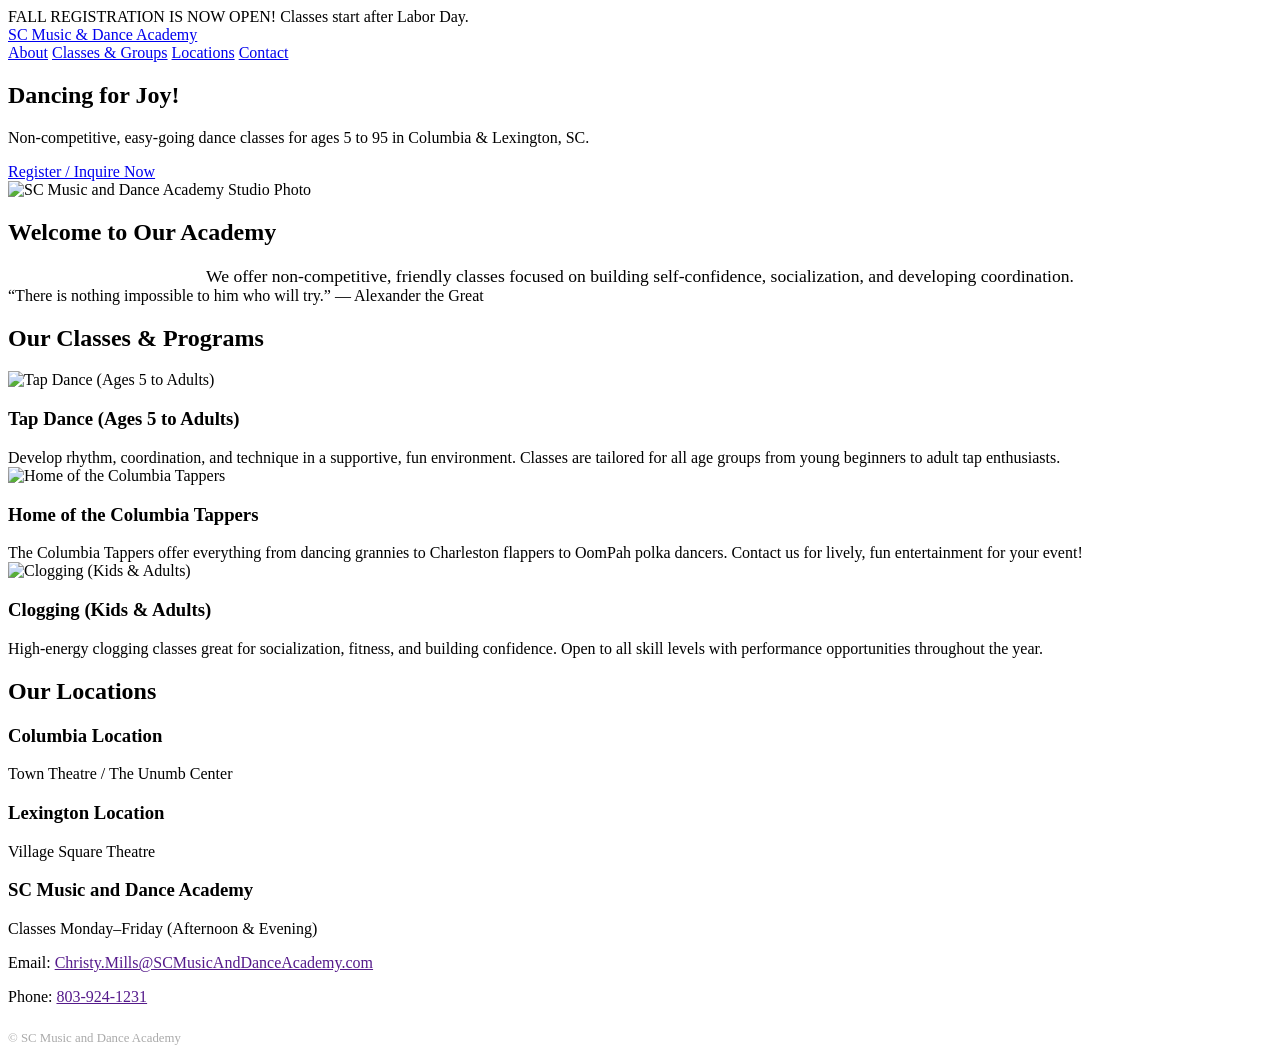
==== index.html @ a1110202 "images as cards" ====
<!DOCTYPE html>
<html lang="en">
<head>
  <meta charset="UTF-8">
  <meta name="viewport" content="width=device-width, initial-scale=1.0">
  <title>SC Music and Dance Academy</title>
  <link rel="stylesheet" href="style.css">
</head>
<body>

  <!-- Top Announcement Banner -->
  <div id="announcement" class="banner">Loading announcement...</div>

  <!-- Navigation Header -->
  <header>
    <a href="#" class="logo">SC Music & Dance Academy</a>
    <nav>
      <a href="#about">About</a>
      <a href="#classes">Classes & Groups</a>
      <a href="#locations">Locations</a>
      <a href="#contact">Contact</a>
    </nav>
  </header>

  <!-- Hero Section -->
  <section class="hero">
    <h1 id="hero_title">SC Music & Dance Academy</h1>
    <p id="hero_subtitle">Loading studio information...</p>
    <a href="#contact" class="btn">Register / Inquire Now</a>

    <div class="hero-image-wrapper">
      <img id="hero_img" src="" alt="SC Music and Dance Academy Studio Photo">
    </div>
  </section>

  <!-- About Section -->
  <div class="container" id="about">
    <h2 class="section-title">Welcome to Our Academy</h2>
    <div id="about_text" style="text-align: center; font-size: 1.1rem;"></div>
    <div class="quote-box" id="quote"></div>
  </div>

  <!-- Alternating Feature Cards Section -->
  <div class="container" id="classes">
    <h2 class="section-title">Our Classes & Programs</h2>
    <div class="feature-cards-container" id="feature_cards_container">
      <!-- Rendered dynamically from content.json -->
    </div>
  </div>

  <!-- Studio Locations -->
  <div class="container" id="locations">
    <h2 class="section-title">Our Locations</h2>
    <div class="grid">
      <div class="location-card">
        <h3>Columbia Location</h3>
        <p>Town Theatre / The Unumb Center</p>
      </div>
      <div class="location-card">
        <h3>Lexington Location</h3>
        <p>Village Square Theatre</p>
      </div>
    </div>
  </div>

  <!-- Footer / Contact Information -->
  <footer id="contact">
    <h3>SC Music and Dance Academy</h3>
    <p style="margin: 10px 0;">Classes Monday–Friday (Afternoon & Evening)</p>
    <p>Email: <a id="email_link" href="">Loading...</a></p>
    <p>Phone: <a id="phone_link" href="">Loading...</a></p>
    <p style="margin-top: 25px; font-size: 0.8rem; color: #aaa;">&copy; SC Music and Dance Academy</p>
  </footer>

  <!-- Script to load content dynamically & clean image paths -->
  <script>
    // Helper function to clean image paths (fixes leading slashes)
    function cleanImagePath(path) {
      if (!path) return '';
      let cleanPath = path.trim();
      if (cleanPath.startsWith('/')) {
        cleanPath = cleanPath.substring(1);
      }
      return cleanPath;
    }

    fetch('./content.json')
      .then(res => res.json())
      .then(data => {
        // 1. Hero Image & Headers
        if (data.hero_image) {
          document.getElementById('hero_img').src = cleanImagePath(data.hero_image);
        }
        document.getElementById('announcement').innerText = data.announcement || '';
        document.getElementById('hero_title').innerText = data.hero_title || '';
        document.getElementById('hero_subtitle').innerText = data.hero_subtitle || '';
        document.getElementById('about_text').innerHTML = data.about_text || '';
        document.getElementById('quote').innerText = data.quote || '';

        // 2. Render Alternating Feature Cards
        if (data.feature_cards && Array.isArray(data.feature_cards)) {
          const cardsContainer = document.getElementById('feature_cards_container');
          cardsContainer.innerHTML = data.feature_cards.map(card => `
            <div class="feature-card">
              <div class="feature-card-image">
                <img src="${cleanImagePath(card.image)}" alt="${card.title}">
              </div>
              <div class="feature-card-content">
                <h3>${card.title}</h3>
                <div>${card.text || ''}</div>
              </div>
            </div>
          `).join('');
        }

        // 3. Contact Links
        if (data.email) {
          const emailLink = document.getElementById('email_link');
          emailLink.innerText = data.email;
          emailLink.href = 'mailto:' + data.email;
        }

        if (data.phone) {
          const phoneLink = document.getElementById('phone_link');
          phoneLink.innerText = data.phone;
          phoneLink.href = 'tel:' + data.phone.replace(/[^0-9]/g, '');
        }
      })
      .catch(err => console.error("Error loading content.json:", err));
  </script>

</body>
</html>
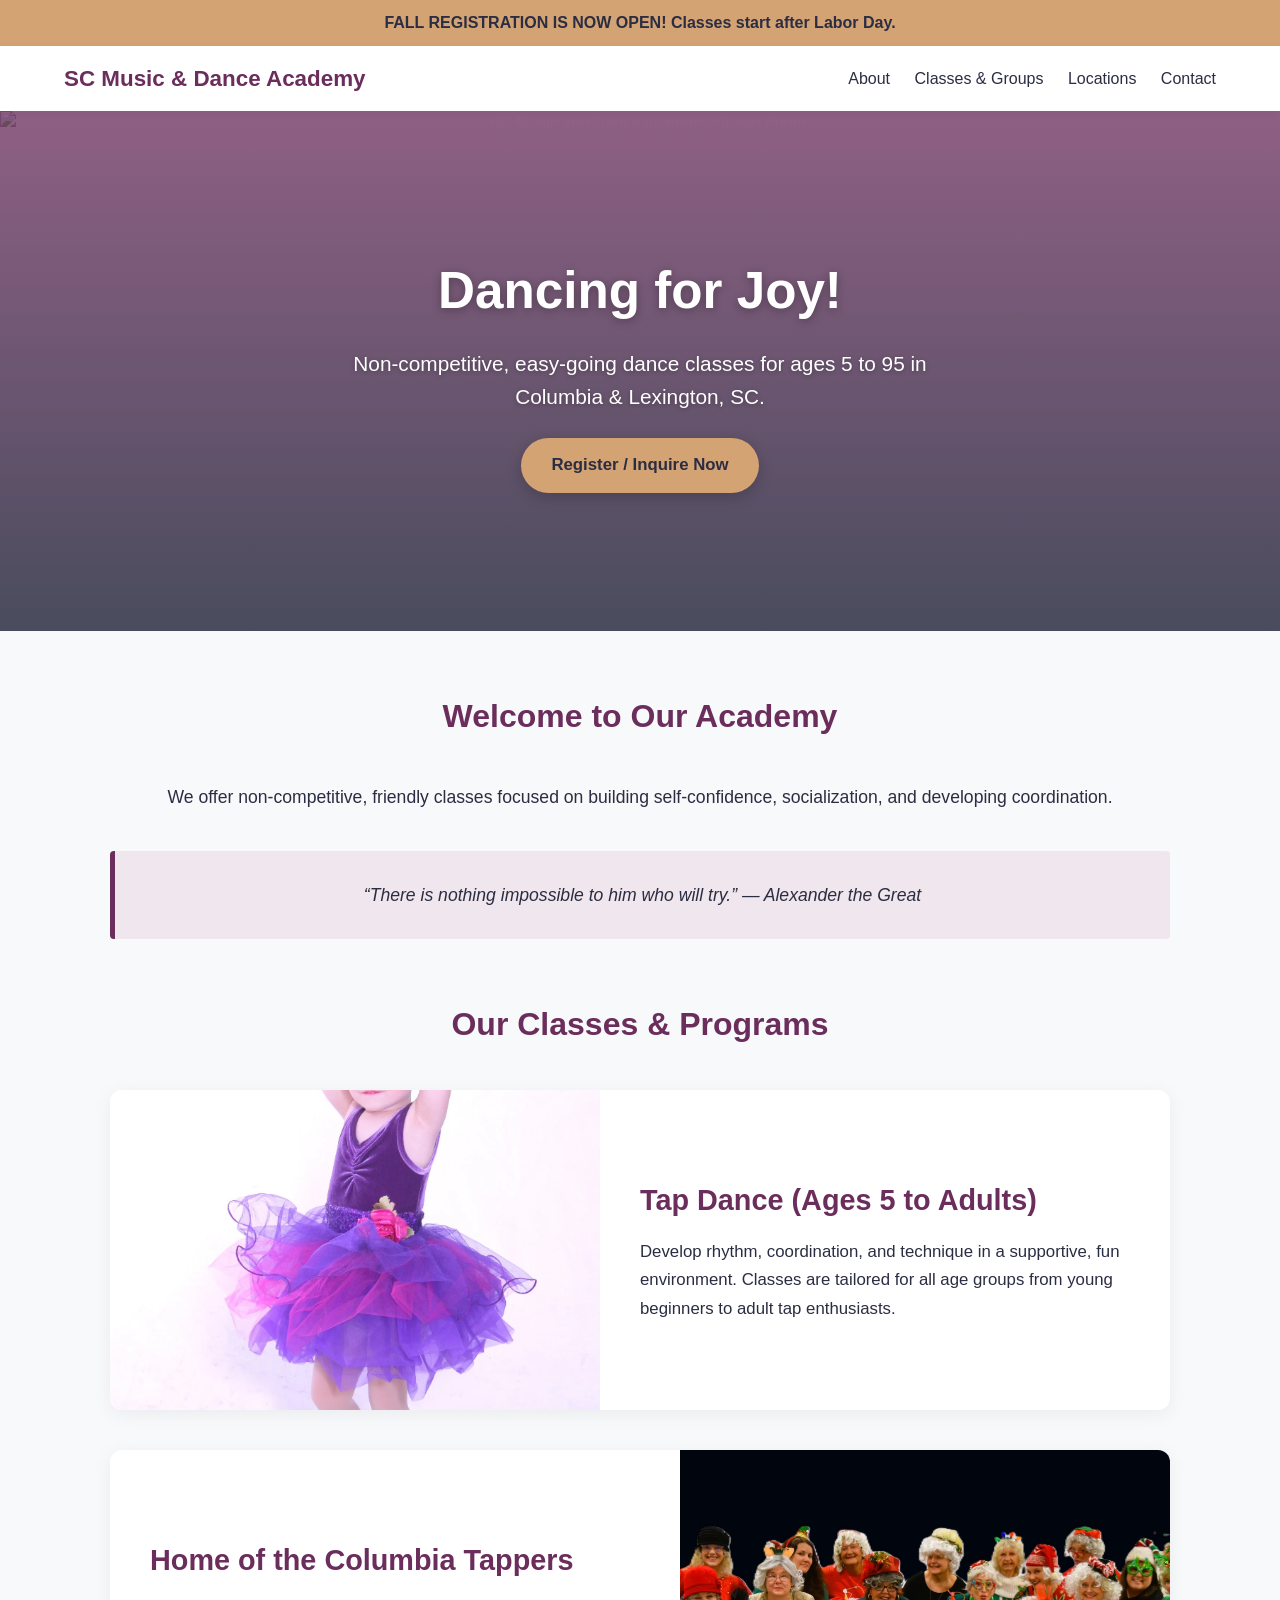
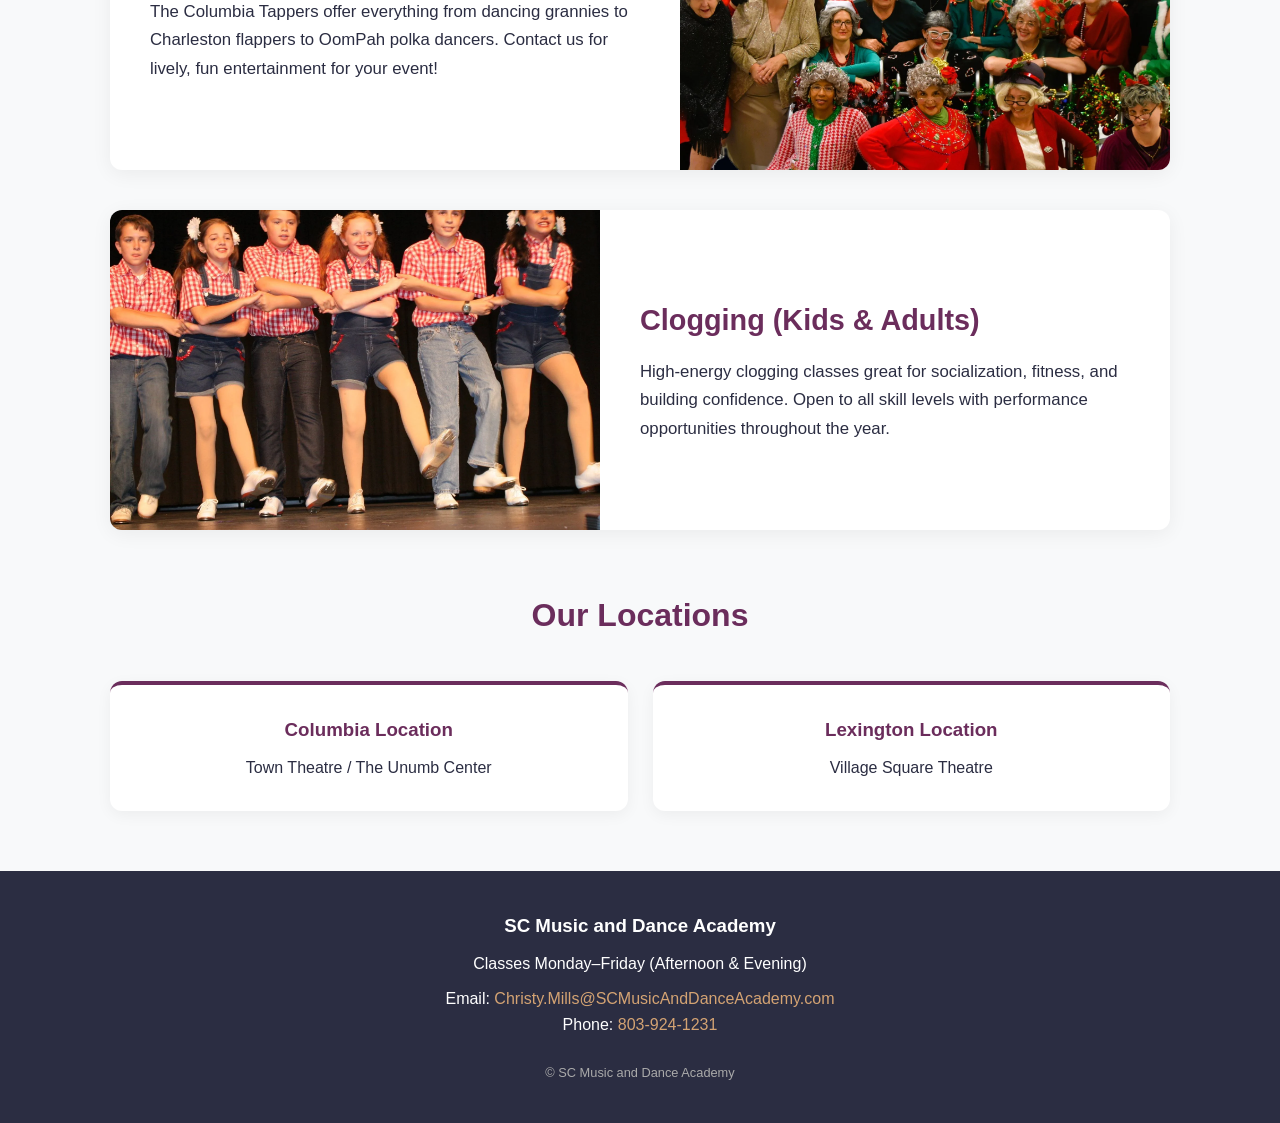
==== commit 2809fdf7: "updating hero and deleting some image" ====
--- a/index.html
+++ b/index.html
@@ -22,14 +22,17 @@
     </nav>
   </header>
 
-  <!-- Hero Section -->
+  <!-- Full-Width Hero Section -->
   <section class="hero">
-    <h1 id="hero_title">SC Music & Dance Academy</h1>
-    <p id="hero_subtitle">Loading studio information...</p>
-    <a href="#contact" class="btn">Register / Inquire Now</a>
-
-    <div class="hero-image-wrapper">
+    <div class="hero-bg">
       <img id="hero_img" src="" alt="SC Music and Dance Academy Studio Photo">
+      <div class="hero-overlay"></div>
+    </div>
+    
+    <div class="hero-content">
+      <h1 id="hero_title">SC Music & Dance Academy</h1>
+      <p id="hero_subtitle">Loading studio information...</p>
+      <a href="#contact" class="btn">Register / Inquire Now</a>
     </div>
   </section>
 
@@ -74,7 +77,7 @@
 
   <!-- Script to load content dynamically & clean image paths -->
   <script>
-    // Helper function to clean image paths (fixes leading slashes)
+    // Helper function to clean image paths
     function cleanImagePath(path) {
       if (!path) return '';
       let cleanPath = path.trim();
--- a/style.css
+++ b/style.css
@@ -0,0 +1,283 @@
+:root {
+  --primary: #6b2d5c; /* Deep studio purple */
+  --accent: #d4a373;  /* Warm gold */
+  --dark: #2b2d42;
+  --light: #f8f9fa;
+  --white: #ffffff;
+}
+
+* { 
+  box-sizing: border-box; 
+  margin: 0; 
+  padding: 0; 
+}
+
+body { 
+  font-family: 'Segoe UI', Tahoma, Geneva, Verdana, sans-serif; 
+  color: var(--dark); 
+  background: var(--light); 
+  line-height: 1.6; 
+}
+
+/* Announcement Banner */
+.banner { 
+  background: var(--accent); 
+  color: var(--dark); 
+  text-align: center; 
+  padding: 10px 20px; 
+  font-weight: bold; 
+}
+
+/* Navigation Header */
+header { 
+  background: var(--white); 
+  display: flex; 
+  justify-content: space-between; 
+  align-items: center; 
+  padding: 15px 5%; 
+  box-shadow: 0 2px 10px rgba(0,0,0,0.05); 
+  position: sticky;
+  top: 0;
+  z-index: 100;
+}
+
+.logo { 
+  font-size: 1.4rem; 
+  font-weight: bold; 
+  color: var(--primary); 
+  text-decoration: none; 
+}
+
+nav a { 
+  margin-left: 20px; 
+  text-decoration: none; 
+  color: var(--dark); 
+  font-weight: 500; 
+}
+
+nav a:hover { 
+  color: var(--primary); 
+}
+
+/* Full-Width Hero Section with Overlay */
+.hero { 
+  position: relative;
+  width: 100%;
+  min-height: 520px;
+  display: flex;
+  align-items: center;
+  justify-content: center;
+  text-align: center;
+  color: var(--white); 
+  overflow: hidden;
+  padding: 80px 20px;
+}
+
+.hero-bg {
+  position: absolute;
+  top: 0;
+  left: 0;
+  width: 100%;
+  height: 100%;
+  z-index: 1;
+}
+
+.hero-bg img {
+  width: 100%;
+  height: 100%;
+  object-fit: cover;
+  display: block;
+}
+
+/* Semi-transparent dark overlay for high text contrast */
+.hero-overlay {
+  position: absolute;
+  top: 0;
+  left: 0;
+  width: 100%;
+  height: 100%;
+  background: linear-gradient(rgba(107, 45, 92, 0.75), rgba(43, 45, 66, 0.85));
+}
+
+.hero-content {
+  position: relative;
+  z-index: 2;
+  max-width: 800px;
+  padding: 0 20px;
+}
+
+.hero h1 { 
+  font-size: 3.2rem; 
+  margin-bottom: 15px; 
+  text-shadow: 0 2px 10px rgba(0,0,0,0.3);
+}
+
+.hero p { 
+  font-size: 1.3rem; 
+  max-width: 650px; 
+  margin: 0 auto 25px; 
+  text-shadow: 0 1px 5px rgba(0,0,0,0.3);
+}
+
+.btn { 
+  display: inline-block; 
+  background: var(--accent); 
+  color: var(--dark); 
+  padding: 14px 30px; 
+  border-radius: 30px; 
+  text-decoration: none; 
+  font-weight: bold; 
+  font-size: 1.05rem;
+  transition: background 0.2s, transform 0.2s; 
+  box-shadow: 0 4px 15px rgba(0,0,0,0.2);
+}
+
+.btn:hover { 
+  background: var(--white); 
+  transform: translateY(-2px);
+}
+
+/* Content Containers */
+.container { 
+  max-width: 1100px; 
+  margin: 60px auto; 
+  padding: 0 20px; 
+}
+
+.section-title { 
+  text-align: center; 
+  color: var(--primary); 
+  margin-bottom: 40px; 
+  font-size: 2rem; 
+}
+
+/* Alternating Feature Cards Layout */
+.feature-cards-container {
+  display: flex;
+  flex-direction: column;
+  gap: 40px;
+}
+
+.feature-card {
+  display: flex;
+  align-items: center;
+  background: var(--white);
+  border-radius: 12px;
+  overflow: hidden;
+  box-shadow: 0 4px 20px rgba(0,0,0,0.06);
+}
+
+/* Alternate image side on every even card */
+.feature-card:nth-child(even) {
+  flex-direction: row-reverse;
+}
+
+.feature-card-image {
+  flex: 1;
+  min-width: 40%;
+  max-width: 50%;
+  height: 320px;
+  background: #eee;
+}
+
+.feature-card-image img {
+  width: 100%;
+  height: 100%;
+  object-fit: cover;
+  display: block;
+}
+
+.feature-card-content {
+  flex: 1;
+  padding: 40px;
+}
+
+.feature-card-content h3 {
+  color: var(--primary);
+  font-size: 1.8rem;
+  margin-bottom: 15px;
+}
+
+.feature-card-content div {
+  font-size: 1.05rem;
+  color: var(--dark);
+  line-height: 1.7;
+}
+
+/* Location Cards Grid */
+.grid { 
+  display: grid; 
+  grid-template-columns: repeat(auto-fit, minmax(280px, 1fr)); 
+  gap: 25px; 
+}
+
+.location-card { 
+  background: var(--white); 
+  padding: 30px;
+  border-radius: 12px; 
+  box-shadow: 0 4px 15px rgba(0,0,0,0.05); 
+  text-align: center; 
+  border-top: 4px solid var(--primary); 
+}
+
+.location-card h3 { 
+  color: var(--primary); 
+  margin-bottom: 10px; 
+}
+
+/* Quote Box */
+.quote-box { 
+  background: #f0e6ed; 
+  padding: 30px; 
+  border-left: 5px solid var(--primary); 
+  margin: 40px 0; 
+  border-radius: 4px; 
+  font-style: italic; 
+  text-align: center; 
+  font-size: 1.1rem; 
+}
+
+/* Footer */
+footer { 
+  background: var(--dark); 
+  color: var(--white); 
+  text-align: center; 
+  padding: 40px 20px; 
+  margin-top: 60px; 
+}
+
+footer a { 
+  color: var(--accent); 
+  text-decoration: none; 
+}
+
+/* Mobile Responsiveness */
+@media (max-width: 768px) {
+  .hero {
+    min-height: 420px;
+    padding: 60px 15px;
+  }
+
+  .hero h1 {
+    font-size: 2.2rem;
+  }
+
+  .hero p {
+    font-size: 1.1rem;
+  }
+
+  .feature-card, 
+  .feature-card:nth-child(even) {
+    flex-direction: column;
+  }
+
+  .feature-card-image {
+    width: 100%;
+    max-width: 100%;
+    height: 240px;
+  }
+
+  .feature-card-content {
+    padding: 25px;
+  }
+}
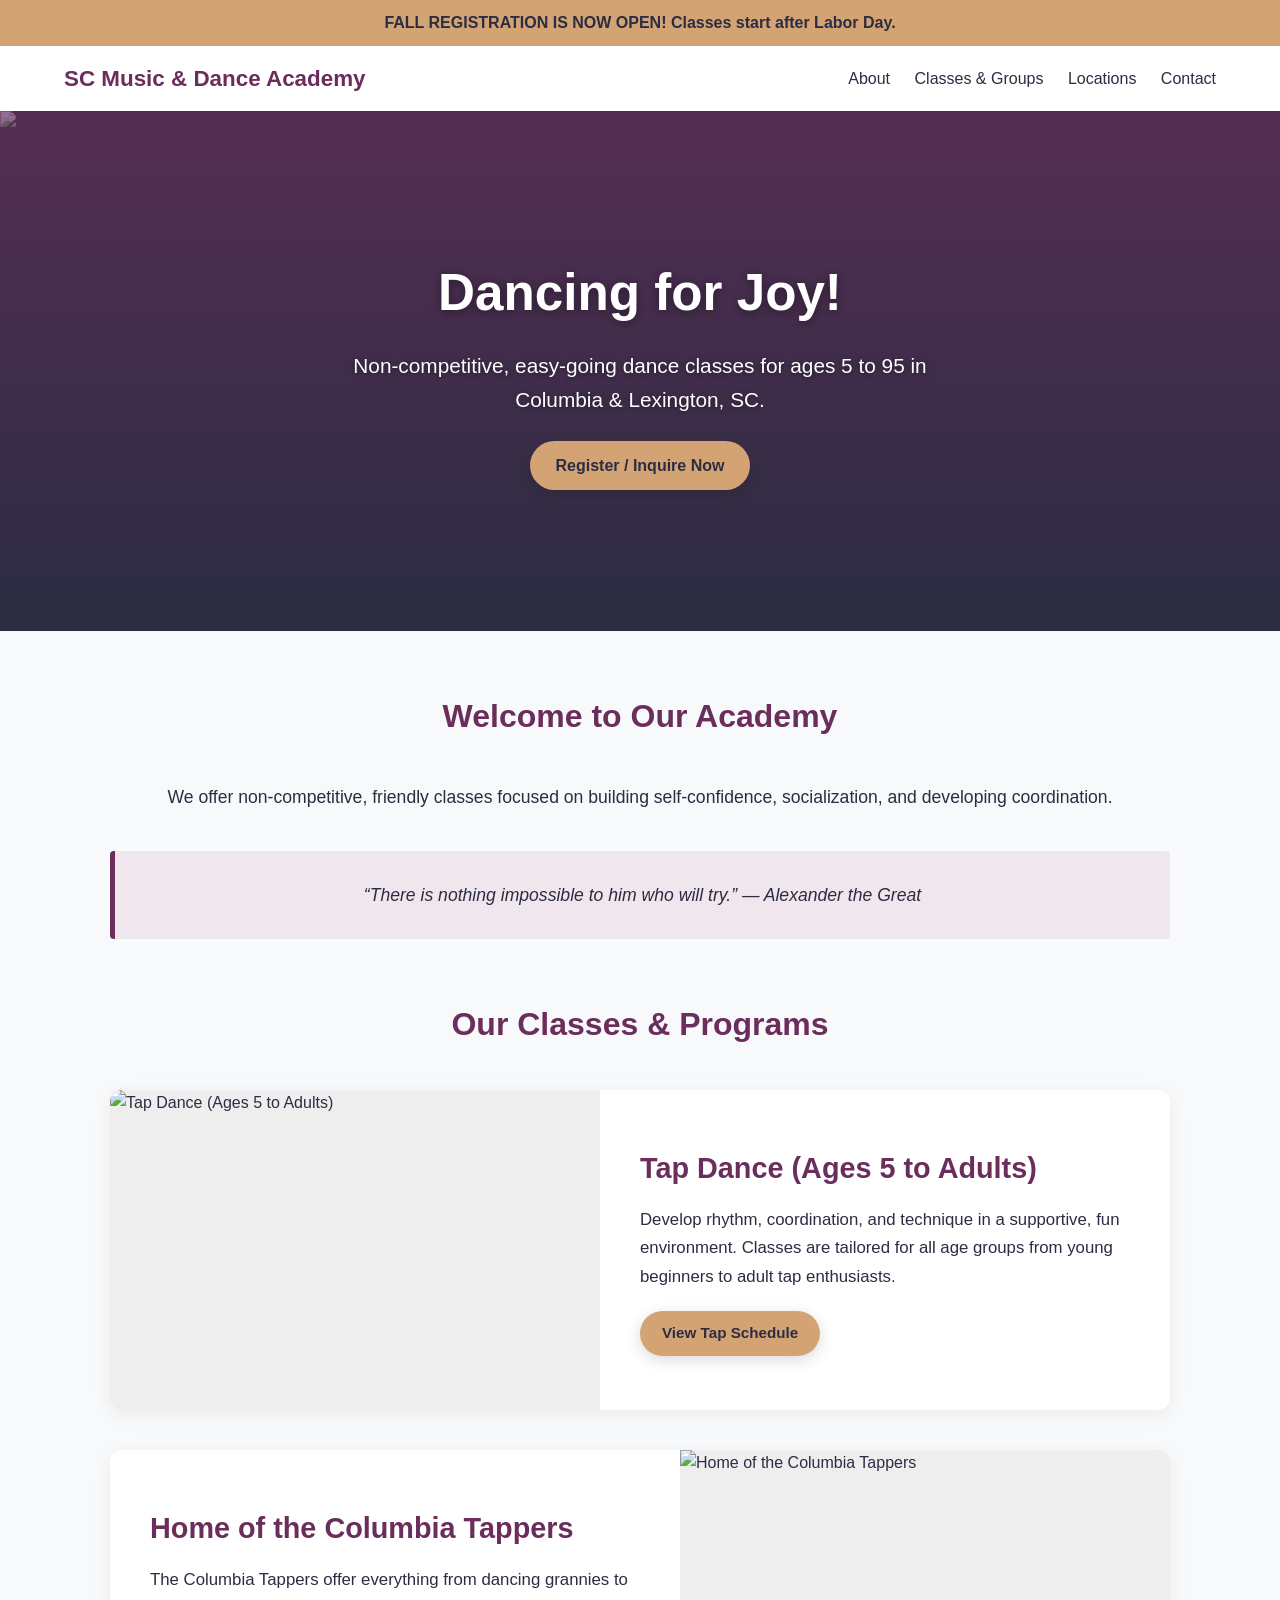
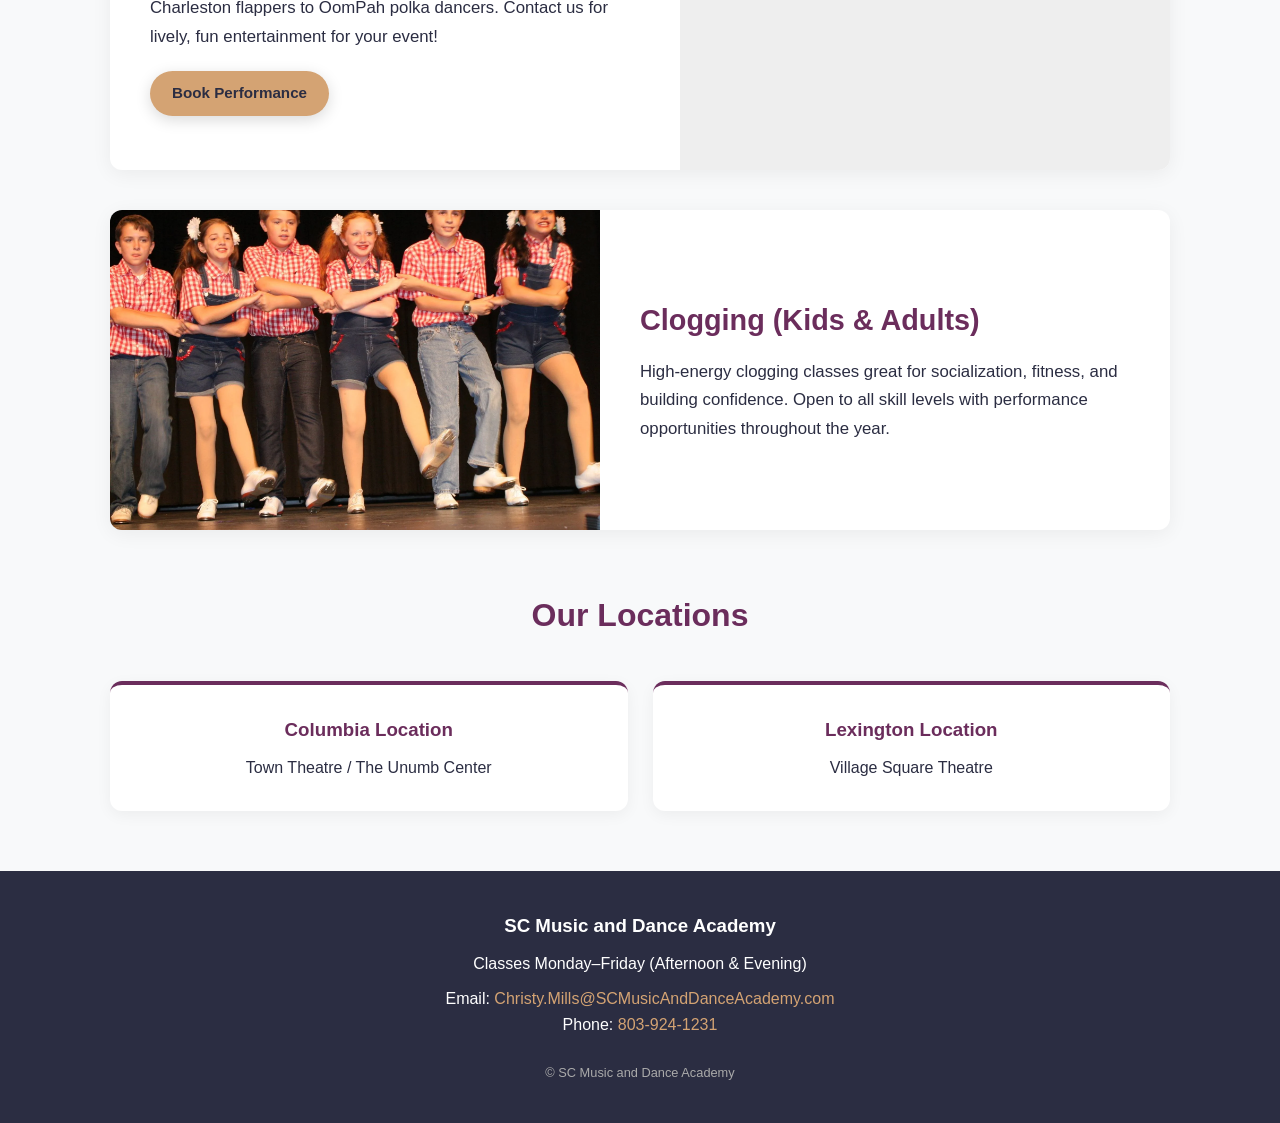
==== commit 7d10753a: "adding link buttons" ====
--- a/index.html
+++ b/index.html
@@ -32,7 +32,7 @@
     <div class="hero-content">
       <h1 id="hero_title">SC Music & Dance Academy</h1>
       <p id="hero_subtitle">Loading studio information...</p>
-      <a href="#contact" class="btn">Register / Inquire Now</a>
+      <a id="hero_btn" href="#contact" class="btn">Register / Inquire Now</a>
     </div>
   </section>
 
@@ -90,17 +90,28 @@
     fetch('./content.json')
       .then(res => res.json())
       .then(data => {
-        // 1. Hero Image & Headers
+        // 1. Hero Elements
         if (data.hero_image) {
           document.getElementById('hero_img').src = cleanImagePath(data.hero_image);
         }
         document.getElementById('announcement').innerText = data.announcement || '';
         document.getElementById('hero_title').innerText = data.hero_title || '';
         document.getElementById('hero_subtitle').innerText = data.hero_subtitle || '';
+        
+        // Dynamic Hero Button
+        const heroBtn = document.getElementById('hero_btn');
+        if (data.hero_button_text) {
+          heroBtn.innerText = data.hero_button_text;
+        }
+        if (data.hero_button_url) {
+          heroBtn.href = data.hero_button_url;
+        }
+
+        // 2. About & Quote
         document.getElementById('about_text').innerHTML = data.about_text || '';
         document.getElementById('quote').innerText = data.quote || '';
 
-        // 2. Render Alternating Feature Cards
+        // 3. Render Alternating Feature Cards (With Optional Buttons)
         if (data.feature_cards && Array.isArray(data.feature_cards)) {
           const cardsContainer = document.getElementById('feature_cards_container');
           cardsContainer.innerHTML = data.feature_cards.map(card => `
@@ -111,12 +122,13 @@
               <div class="feature-card-content">
                 <h3>${card.title}</h3>
                 <div>${card.text || ''}</div>
+                ${card.button_text ? `<a href="${card.button_url || '#contact'}" class="btn card-btn">${card.button_text}</a>` : ''}
               </div>
             </div>
           `).join('');
         }
 
-        // 3. Contact Links
+        // 4. Contact Links
         if (data.email) {
           const emailLink = document.getElementById('email_link');
           emailLink.innerText = data.email;
--- a/style.css
+++ b/style.css
@@ -19,7 +19,7 @@
   line-height: 1.6; 
 }
 
-/* Announcement Banner */
+/* Top Announcement Banner */
 .banner { 
   background: var(--accent); 
   color: var(--dark); 
@@ -59,27 +59,24 @@
   color: var(--primary); 
 }
 
-/* Full-Width Hero Section with Overlay */
+/* Hero Section - Grid Stacking */
 .hero { 
+  display: grid;
+  grid-template-areas: "hero-layer";
+  align-items: center;
+  justify-items: center;
+  width: 100%;
+  min-height: 520px;
   position: relative;
-  width: 100%;
-  min-height: 520px;
-  display: flex;
-  align-items: center;
-  justify-content: center;
-  text-align: center;
-  color: var(--white); 
   overflow: hidden;
-  padding: 80px 20px;
+  background: var(--dark);
 }
 
 .hero-bg {
-  position: absolute;
-  top: 0;
-  left: 0;
-  width: 100%;
-  height: 100%;
-  z-index: 1;
+  grid-area: hero-layer;
+  width: 100%;
+  height: 100%;
+  position: relative;
 }
 
 .hero-bg img {
@@ -89,47 +86,49 @@
   display: block;
 }
 
-/* Semi-transparent dark overlay for high text contrast */
 .hero-overlay {
   position: absolute;
   top: 0;
   left: 0;
   width: 100%;
   height: 100%;
-  background: linear-gradient(rgba(107, 45, 92, 0.75), rgba(43, 45, 66, 0.85));
+  background: linear-gradient(rgba(107, 45, 92, 0.65), rgba(43, 45, 66, 0.8));
 }
 
 .hero-content {
-  position: relative;
+  grid-area: hero-layer;
   z-index: 2;
-  max-width: 800px;
-  padding: 0 20px;
+  text-align: center;
+  color: var(--white); 
+  padding: 80px 20px;
+  max-width: 850px;
 }
 
 .hero h1 { 
   font-size: 3.2rem; 
   margin-bottom: 15px; 
-  text-shadow: 0 2px 10px rgba(0,0,0,0.3);
+  text-shadow: 0 2px 10px rgba(0,0,0,0.4);
 }
 
 .hero p { 
   font-size: 1.3rem; 
   max-width: 650px; 
   margin: 0 auto 25px; 
-  text-shadow: 0 1px 5px rgba(0,0,0,0.3);
-}
-
+  text-shadow: 0 1px 5px rgba(0,0,0,0.4);
+}
+
+/* Buttons */
 .btn { 
   display: inline-block; 
   background: var(--accent); 
   color: var(--dark); 
-  padding: 14px 30px; 
-  border-radius: 30px; 
+  padding: 12px 26px; 
+  border-radius: 25px; 
   text-decoration: none; 
   font-weight: bold; 
-  font-size: 1.05rem;
+  font-size: 1rem;
   transition: background 0.2s, transform 0.2s; 
-  box-shadow: 0 4px 15px rgba(0,0,0,0.2);
+  box-shadow: 0 4px 15px rgba(0,0,0,0.15);
 }
 
 .btn:hover { 
@@ -167,7 +166,6 @@
   box-shadow: 0 4px 20px rgba(0,0,0,0.06);
 }
 
-/* Alternate image side on every even card */
 .feature-card:nth-child(even) {
   flex-direction: row-reverse;
 }
@@ -202,6 +200,12 @@
   font-size: 1.05rem;
   color: var(--dark);
   line-height: 1.7;
+}
+
+.card-btn {
+  margin-top: 20px;
+  font-size: 0.95rem;
+  padding: 10px 22px;
 }
 
 /* Location Cards Grid */
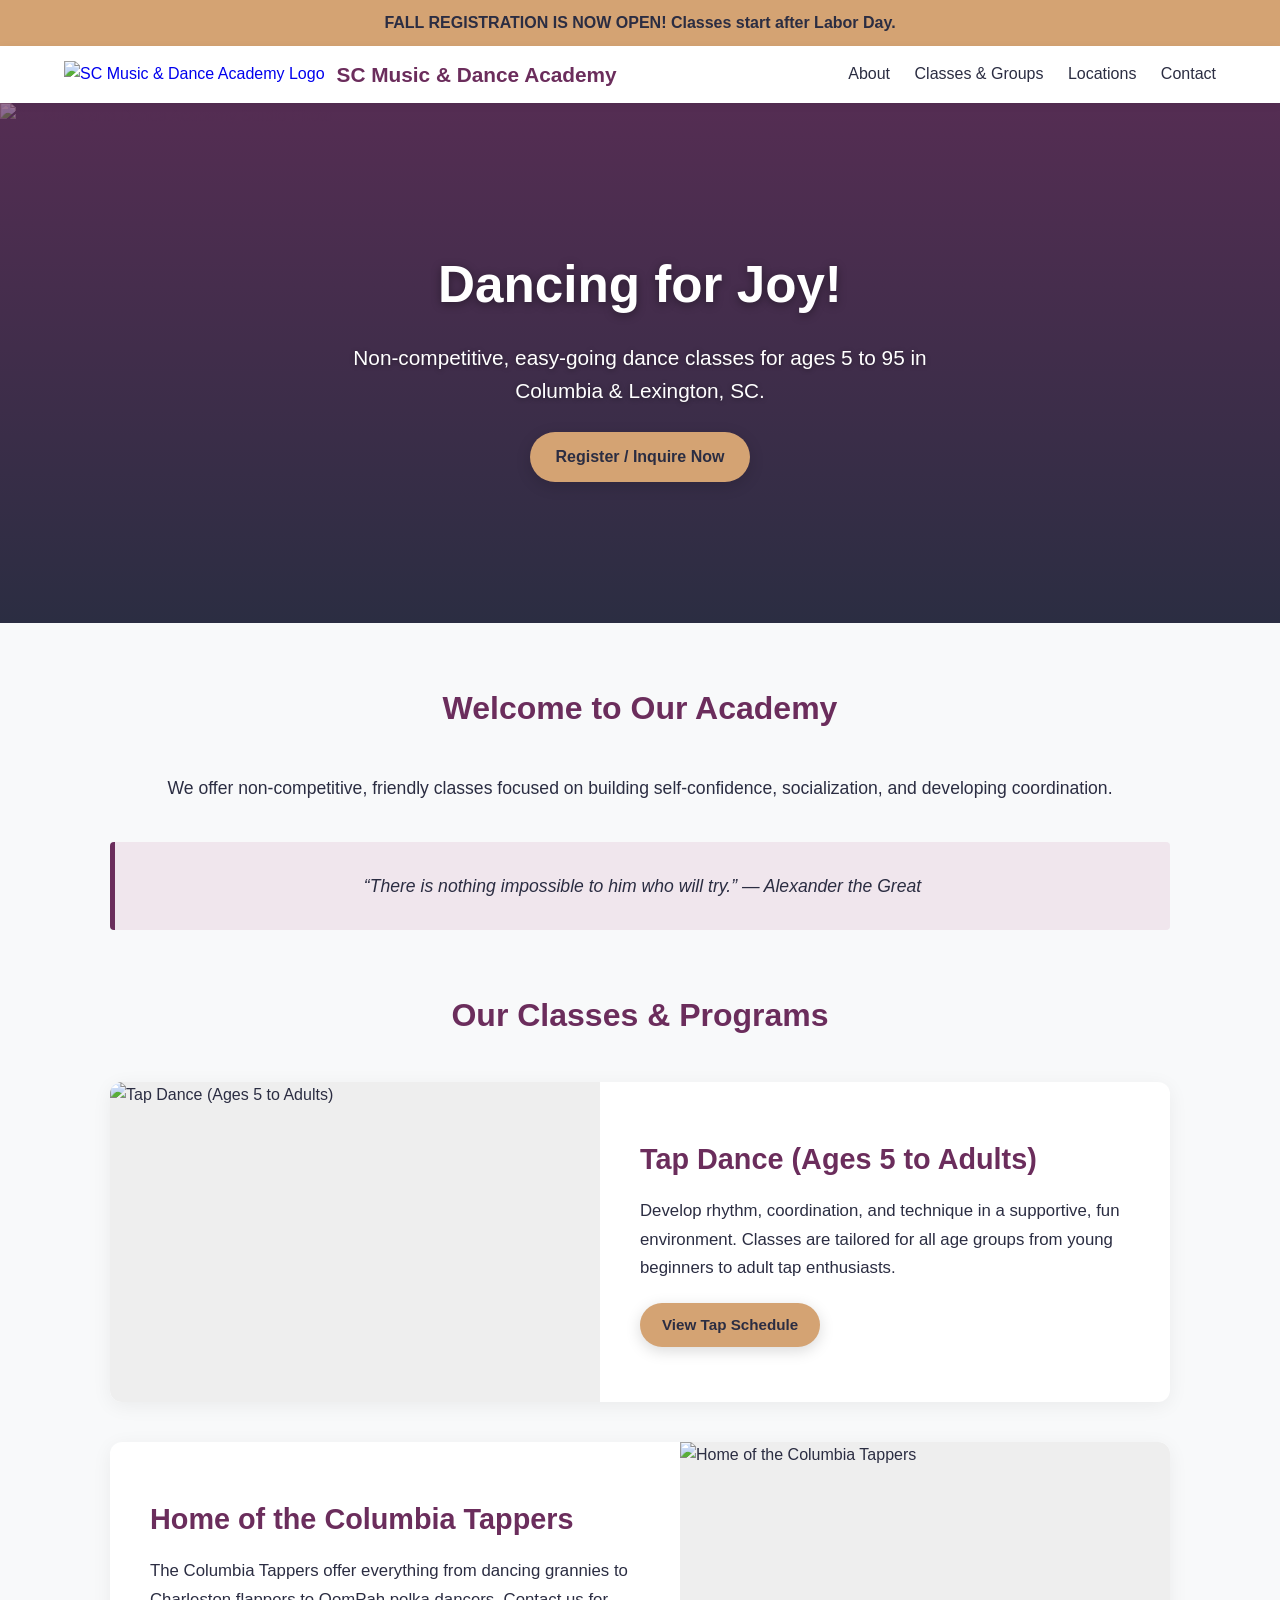
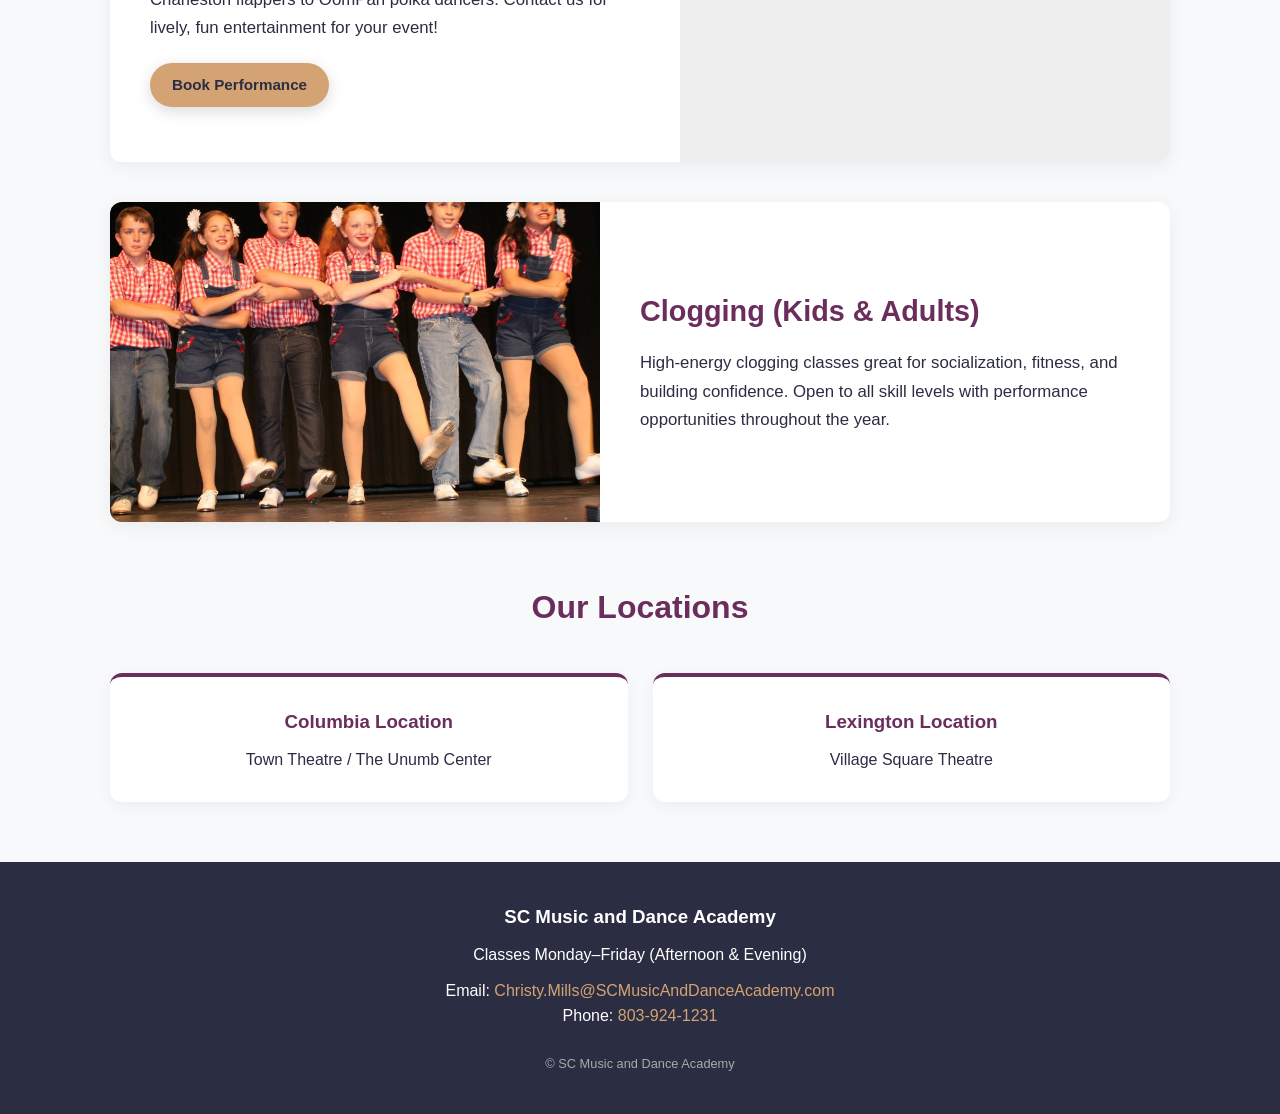
==== commit dfdefc23: "added header logo option" ====
--- a/index.html
+++ b/index.html
@@ -11,9 +11,12 @@
   <!-- Top Announcement Banner -->
   <div id="announcement" class="banner">Loading announcement...</div>
 
-  <!-- Navigation Header -->
+  <!-- Dynamic Navigation Header -->
   <header>
-    <a href="#" class="logo">SC Music & Dance Academy</a>
+    <a href="#" class="logo-link">
+      <img id="header_logo" class="logo-img" src="" alt="SC Music & Dance Academy Logo" style="display: none;">
+      <span id="header_text" class="logo-text"></span>
+    </a>
     <nav>
       <a href="#about">About</a>
       <a href="#classes">Classes & Groups</a>
@@ -90,7 +93,25 @@
     fetch('./content.json')
       .then(res => res.json())
       .then(data => {
-        // 1. Hero Elements
+        // 1. Dynamic Header Logo & Title
+        const logoImg = document.getElementById('header_logo');
+        const logoText = document.getElementById('header_text');
+
+        if (data.header_logo) {
+          logoImg.src = cleanImagePath(data.header_logo);
+          logoImg.style.display = 'block';
+        } else {
+          logoImg.style.display = 'none';
+        }
+
+        if (data.header_title) {
+          logoText.innerText = data.header_title;
+          logoText.style.display = 'inline';
+        } else {
+          logoText.style.display = 'none';
+        }
+
+        // 2. Hero Elements
         if (data.hero_image) {
           document.getElementById('hero_img').src = cleanImagePath(data.hero_image);
         }
@@ -107,11 +128,11 @@
           heroBtn.href = data.hero_button_url;
         }
 
-        // 2. About & Quote
+        // 3. About & Quote
         document.getElementById('about_text').innerHTML = data.about_text || '';
         document.getElementById('quote').innerText = data.quote || '';
 
-        // 3. Render Alternating Feature Cards (With Optional Buttons)
+        // 4. Render Alternating Feature Cards (With Optional Buttons)
         if (data.feature_cards && Array.isArray(data.feature_cards)) {
           const cardsContainer = document.getElementById('feature_cards_container');
           cardsContainer.innerHTML = data.feature_cards.map(card => `
@@ -128,7 +149,7 @@
           `).join('');
         }
 
-        // 4. Contact Links
+        // 5. Contact Links
         if (data.email) {
           const emailLink = document.getElementById('email_link');
           emailLink.innerText = data.email;
--- a/style.css
+++ b/style.css
@@ -34,18 +34,32 @@
   display: flex; 
   justify-content: space-between; 
   align-items: center; 
-  padding: 15px 5%; 
+  padding: 12px 5%; 
   box-shadow: 0 2px 10px rgba(0,0,0,0.05); 
   position: sticky;
   top: 0;
   z-index: 100;
 }
 
-.logo { 
-  font-size: 1.4rem; 
+/* Header Logo & Link Alignment */
+.logo-link { 
+  display: flex;
+  align-items: center;
+  gap: 12px;
+  text-decoration: none; 
+}
+
+.logo-img {
+  max-height: 48px;
+  width: auto;
+  display: block;
+  object-fit: contain;
+}
+
+.logo-text {
+  font-size: 1.3rem; 
   font-weight: bold; 
   color: var(--primary); 
-  text-decoration: none; 
 }
 
 nav a { 
@@ -257,6 +271,15 @@
 
 /* Mobile Responsiveness */
 @media (max-width: 768px) {
+  header {
+    flex-direction: column;
+    gap: 10px;
+  }
+
+  nav a {
+    margin: 0 10px;
+  }
+
   .hero {
     min-height: 420px;
     padding: 60px 15px;
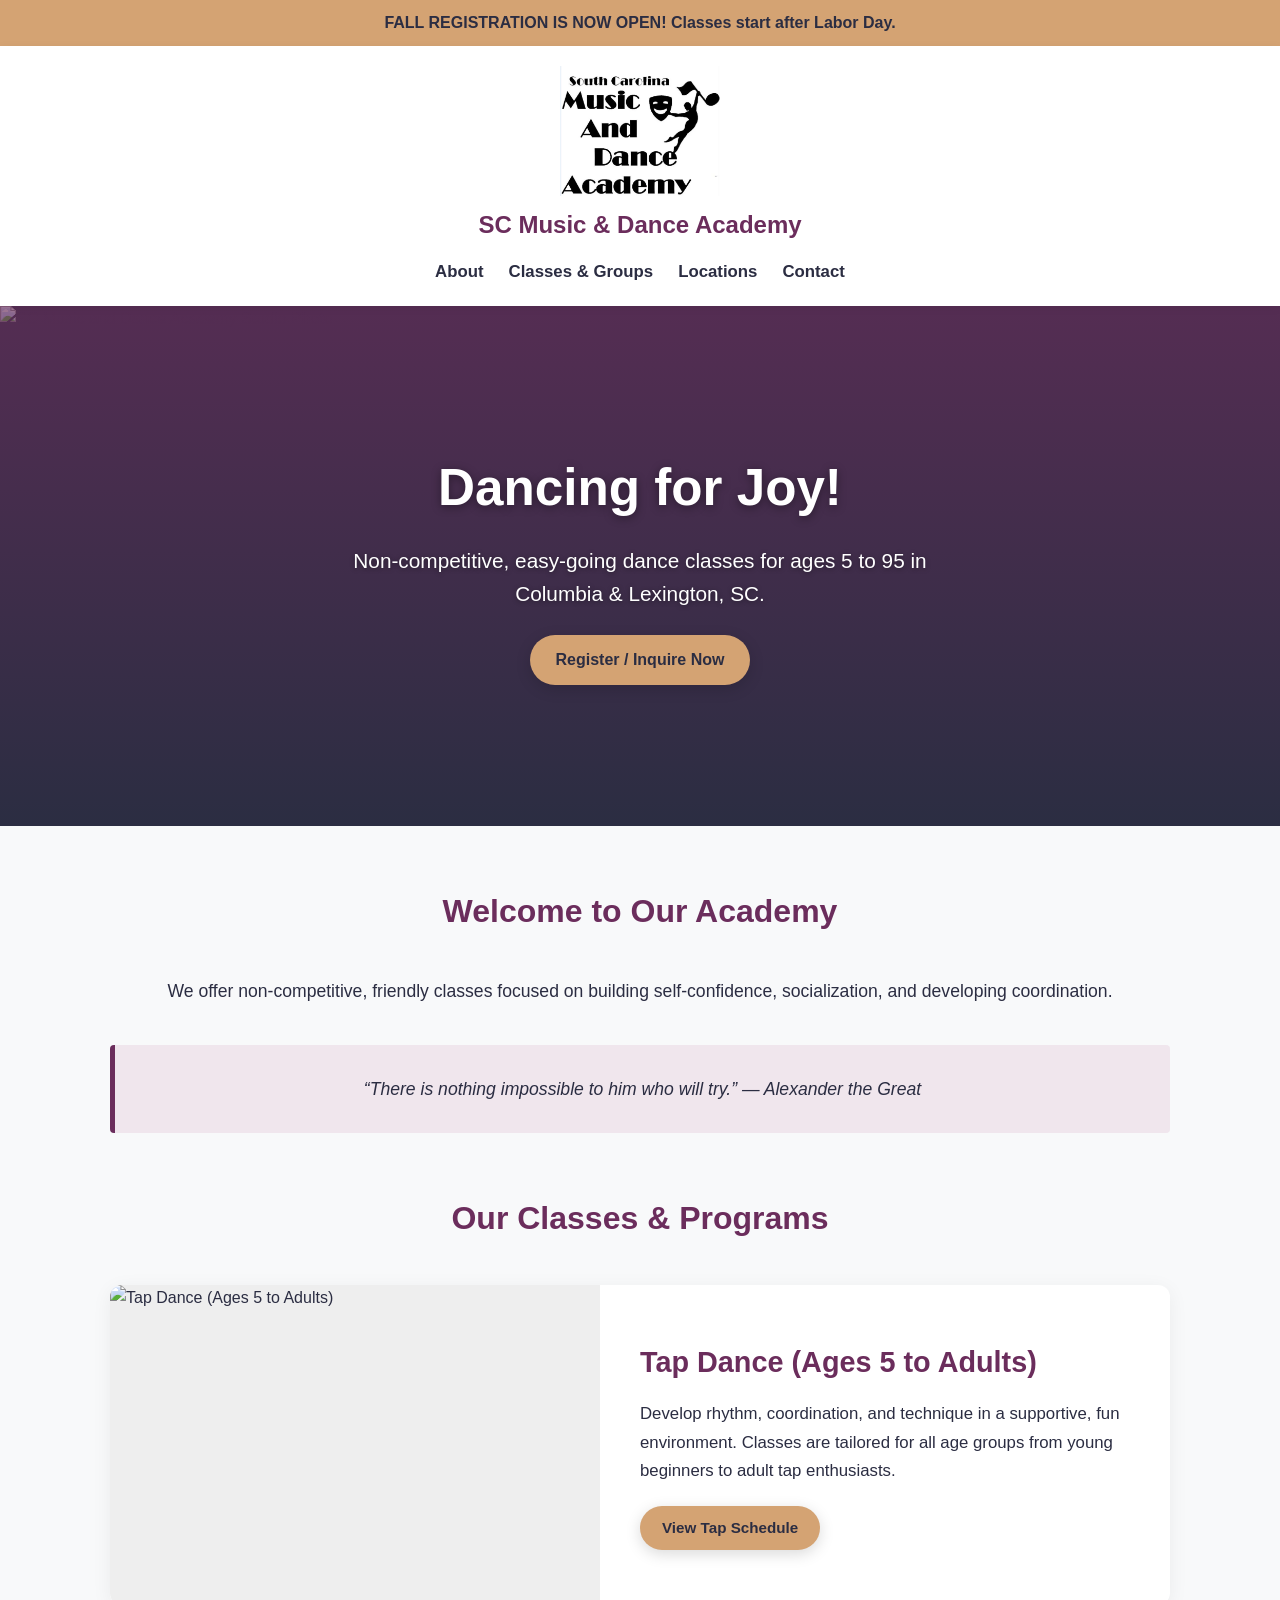
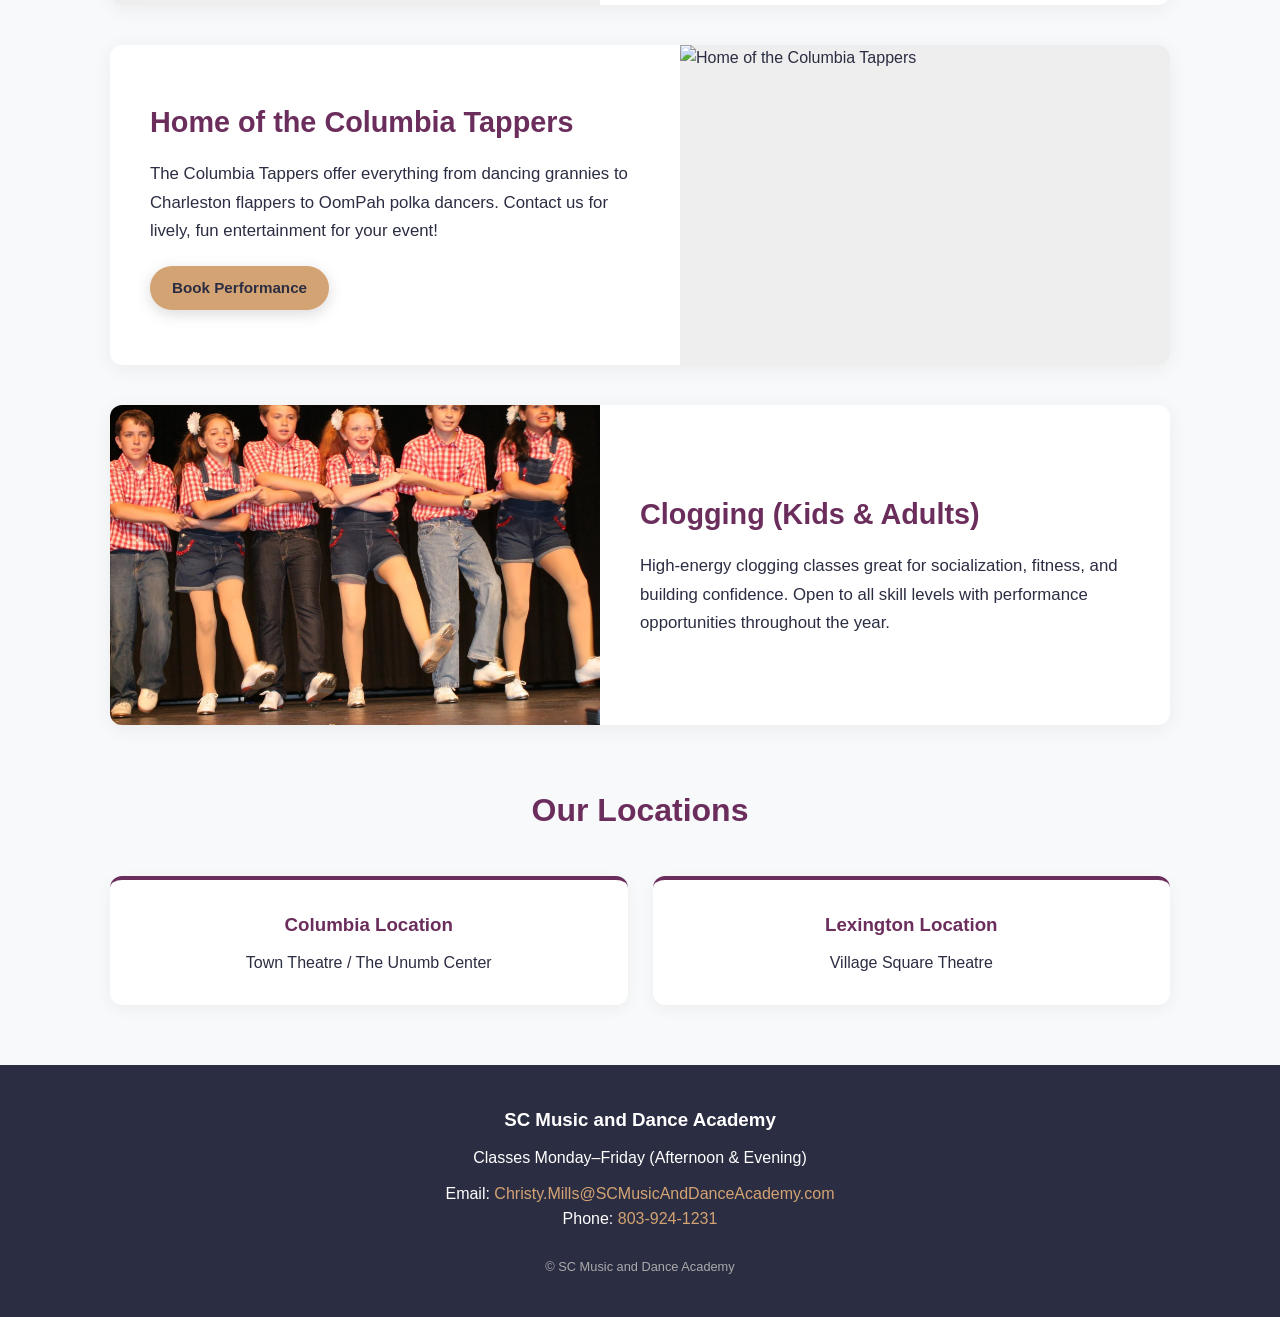
==== commit d4233a4e: "centering logo" ====
--- a/index.html
+++ b/index.html
@@ -11,7 +11,7 @@
   <!-- Top Announcement Banner -->
   <div id="announcement" class="banner">Loading announcement...</div>
 
-  <!-- Dynamic Navigation Header -->
+  <!-- Centered Header -->
   <header>
     <a href="#" class="logo-link">
       <img id="header_logo" class="logo-img" src="" alt="SC Music & Dance Academy Logo" style="display: none;">
@@ -106,7 +106,7 @@
 
         if (data.header_title) {
           logoText.innerText = data.header_title;
-          logoText.style.display = 'inline';
+          logoText.style.display = 'block';
         } else {
           logoText.style.display = 'none';
         }
--- a/style.css
+++ b/style.css
@@ -28,45 +28,58 @@
   font-weight: bold; 
 }
 
-/* Navigation Header */
+/* Centered Navigation Header */
 header { 
   background: var(--white); 
   display: flex; 
-  justify-content: space-between; 
+  flex-direction: column;
   align-items: center; 
-  padding: 12px 5%; 
+  justify-content: center;
+  padding: 20px 5%; 
+  gap: 15px;
   box-shadow: 0 2px 10px rgba(0,0,0,0.05); 
   position: sticky;
   top: 0;
   z-index: 100;
 }
 
-/* Header Logo & Link Alignment */
+/* Centered Header Logo & Branding */
 .logo-link { 
   display: flex;
+  flex-direction: column;
   align-items: center;
-  gap: 12px;
+  gap: 10px;
   text-decoration: none; 
 }
 
 .logo-img {
-  max-height: 48px;
+  max-height: 130px; /* Larger logo display */
   width: auto;
   display: block;
   object-fit: contain;
 }
 
 .logo-text {
-  font-size: 1.3rem; 
+  font-size: 1.5rem; 
   font-weight: bold; 
   color: var(--primary); 
+  text-align: center;
+}
+
+/* Centered Nav Links */
+nav {
+  display: flex;
+  flex-wrap: wrap;
+  justify-content: center;
+  gap: 25px;
 }
 
 nav a { 
-  margin-left: 20px; 
   text-decoration: none; 
   color: var(--dark); 
-  font-weight: 500; 
+  font-weight: 600; 
+  font-size: 1.05rem;
+  transition: color 0.2s;
 }
 
 nav a:hover { 
@@ -271,13 +284,12 @@
 
 /* Mobile Responsiveness */
 @media (max-width: 768px) {
-  header {
-    flex-direction: column;
-    gap: 10px;
-  }
-
-  nav a {
-    margin: 0 10px;
+  .logo-img {
+    max-height: 90px;
+  }
+
+  nav {
+    gap: 15px;
   }
 
   .hero {
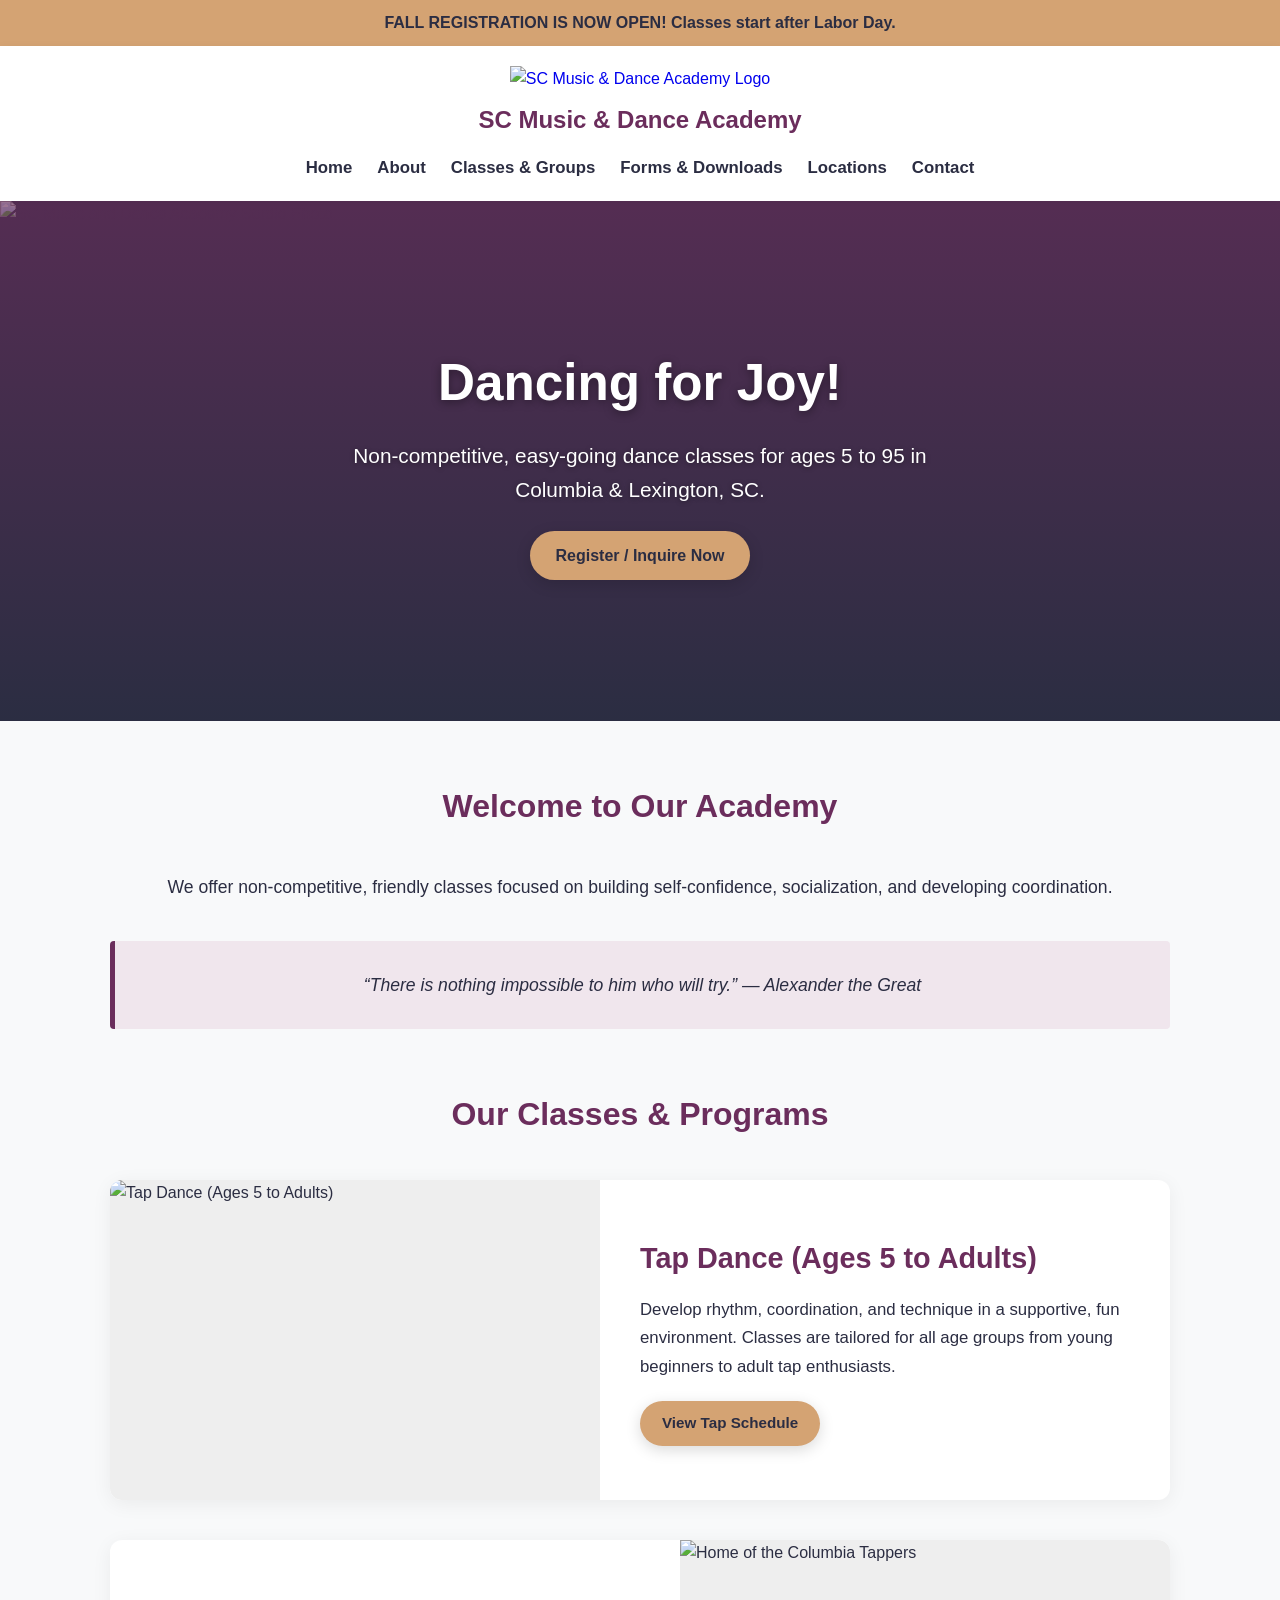
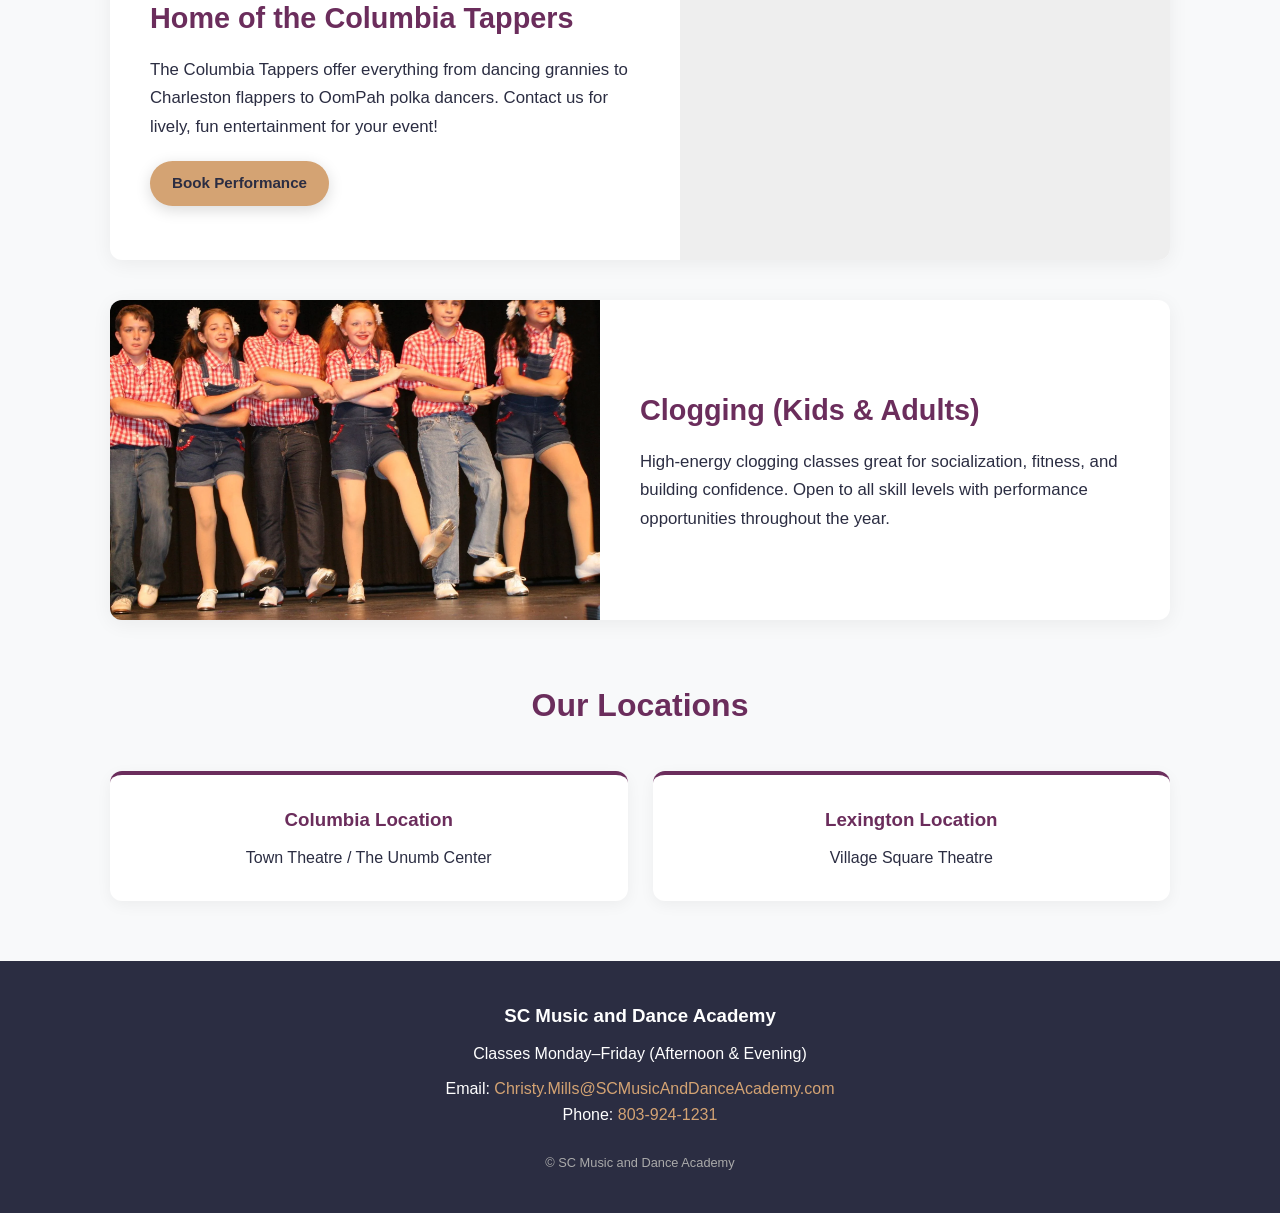
==== commit a5dcd77a: "added a forms page" ====
--- a/index.html
+++ b/index.html
@@ -18,10 +18,12 @@
       <span id="header_text" class="logo-text"></span>
     </a>
     <nav>
-      <a href="#about">About</a>
-      <a href="#classes">Classes & Groups</a>
-      <a href="#locations">Locations</a>
-      <a href="#contact">Contact</a>
+      <a href="index.html">Home</a>
+      <a href="index.html#about">About</a>
+      <a href="index.html#classes">Classes & Groups</a>
+      <a href="forms.html">Forms & Downloads</a>
+      <a href="index.html#locations">Locations</a>
+      <a href="index.html#contact">Contact</a>
     </nav>
   </header>
 
--- a/style.css
+++ b/style.css
@@ -53,7 +53,7 @@
 }
 
 .logo-img {
-  max-height: 130px; /* Larger logo display */
+  max-height: 130px;
   width: auto;
   display: block;
   object-fit: contain;
@@ -82,7 +82,7 @@
   transition: color 0.2s;
 }
 
-nav a:hover { 
+nav a:hover, nav a.active { 
   color: var(--primary); 
 }
 
@@ -235,6 +235,46 @@
   padding: 10px 22px;
 }
 
+/* Forms List Page Styling */
+.forms-container {
+  display: flex;
+  flex-direction: column;
+  gap: 25px;
+  max-width: 850px;
+  margin: 0 auto;
+}
+
+.form-card {
+  background: var(--white);
+  padding: 30px;
+  border-radius: 12px;
+  box-shadow: 0 4px 20px rgba(0,0,0,0.05);
+  border-left: 6px solid var(--primary);
+  display: flex;
+  justify-content: space-between;
+  align-items: center;
+  gap: 20px;
+}
+
+.form-card-info {
+  flex: 1;
+}
+
+.form-card-info h3 {
+  color: var(--primary);
+  font-size: 1.4rem;
+  margin-bottom: 8px;
+}
+
+.form-card-info p {
+  color: var(--dark);
+  font-size: 1.05rem;
+}
+
+.form-card-action {
+  flex-shrink: 0;
+}
+
 /* Location Cards Grid */
 .grid { 
   display: grid; 
@@ -319,4 +359,9 @@
   .feature-card-content {
     padding: 25px;
   }
+
+  .form-card {
+    flex-direction: column;
+    align-items: flex-start;
+  }
 }
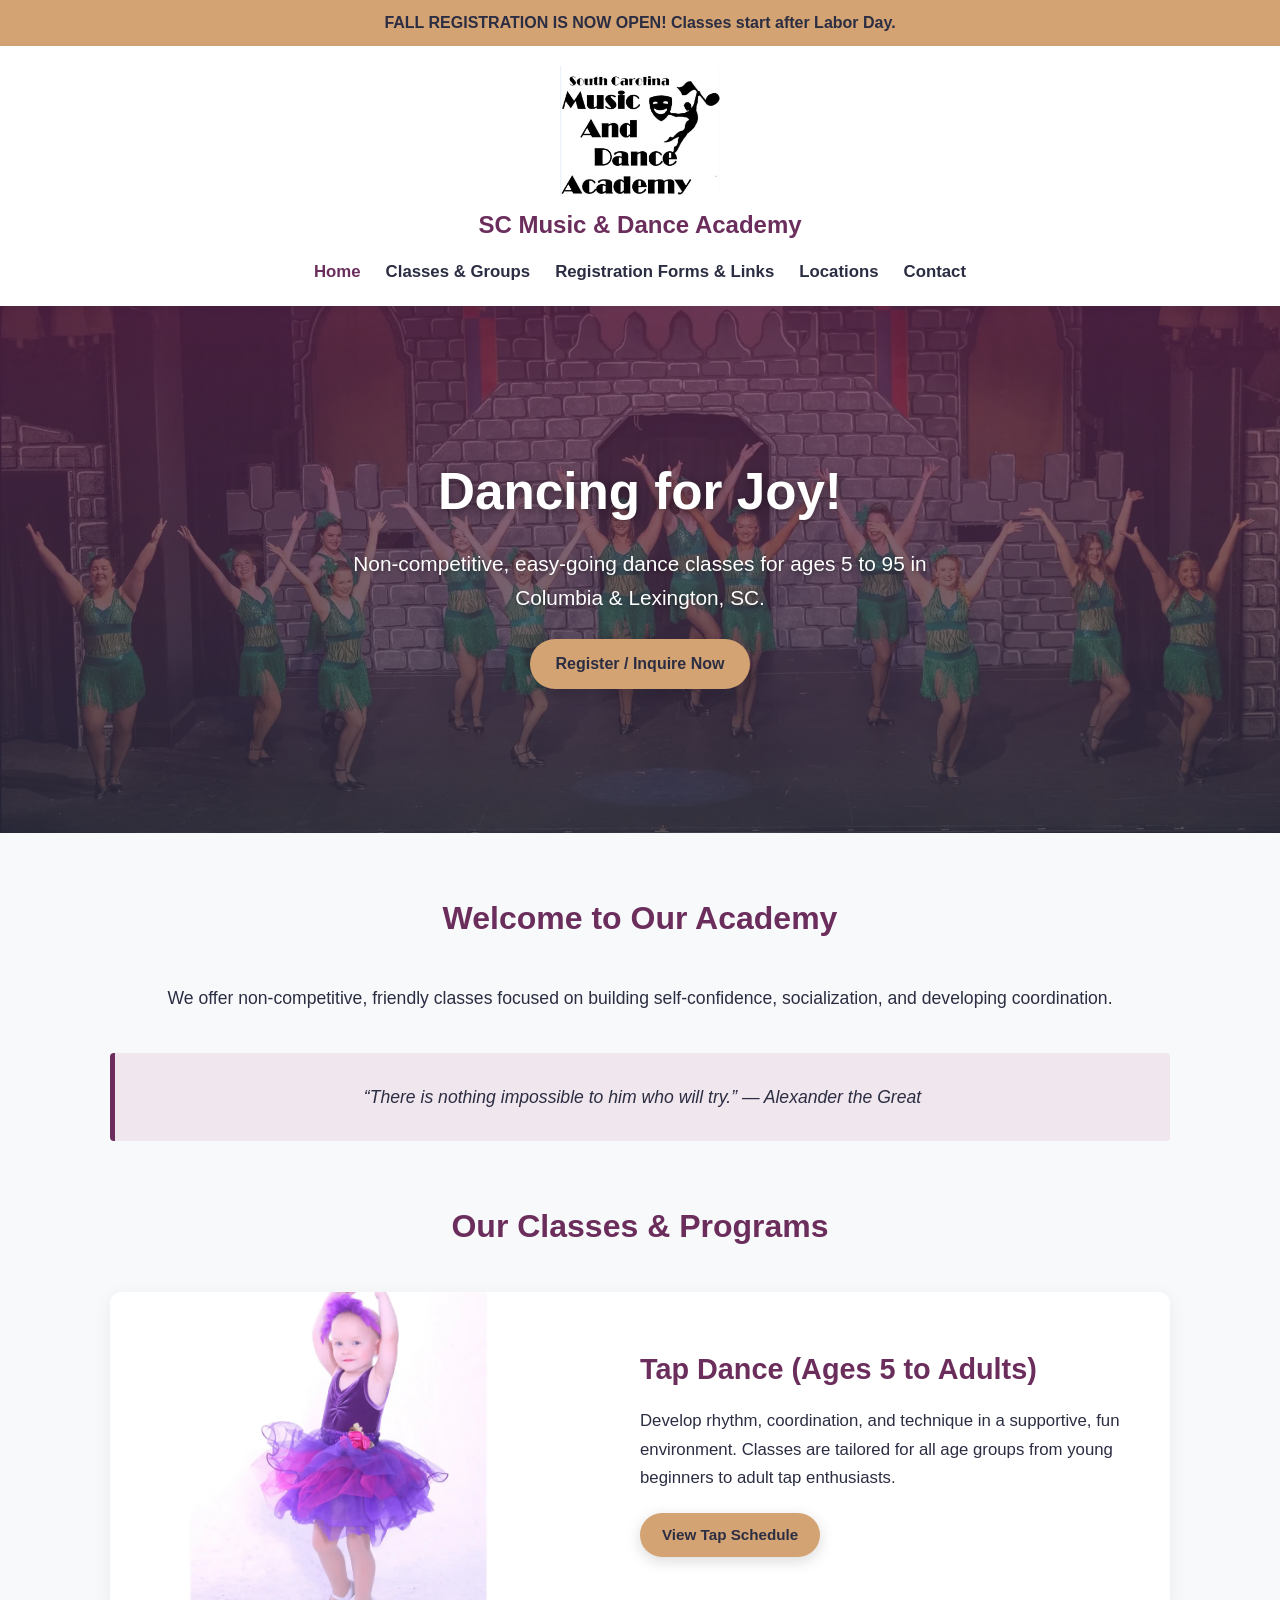
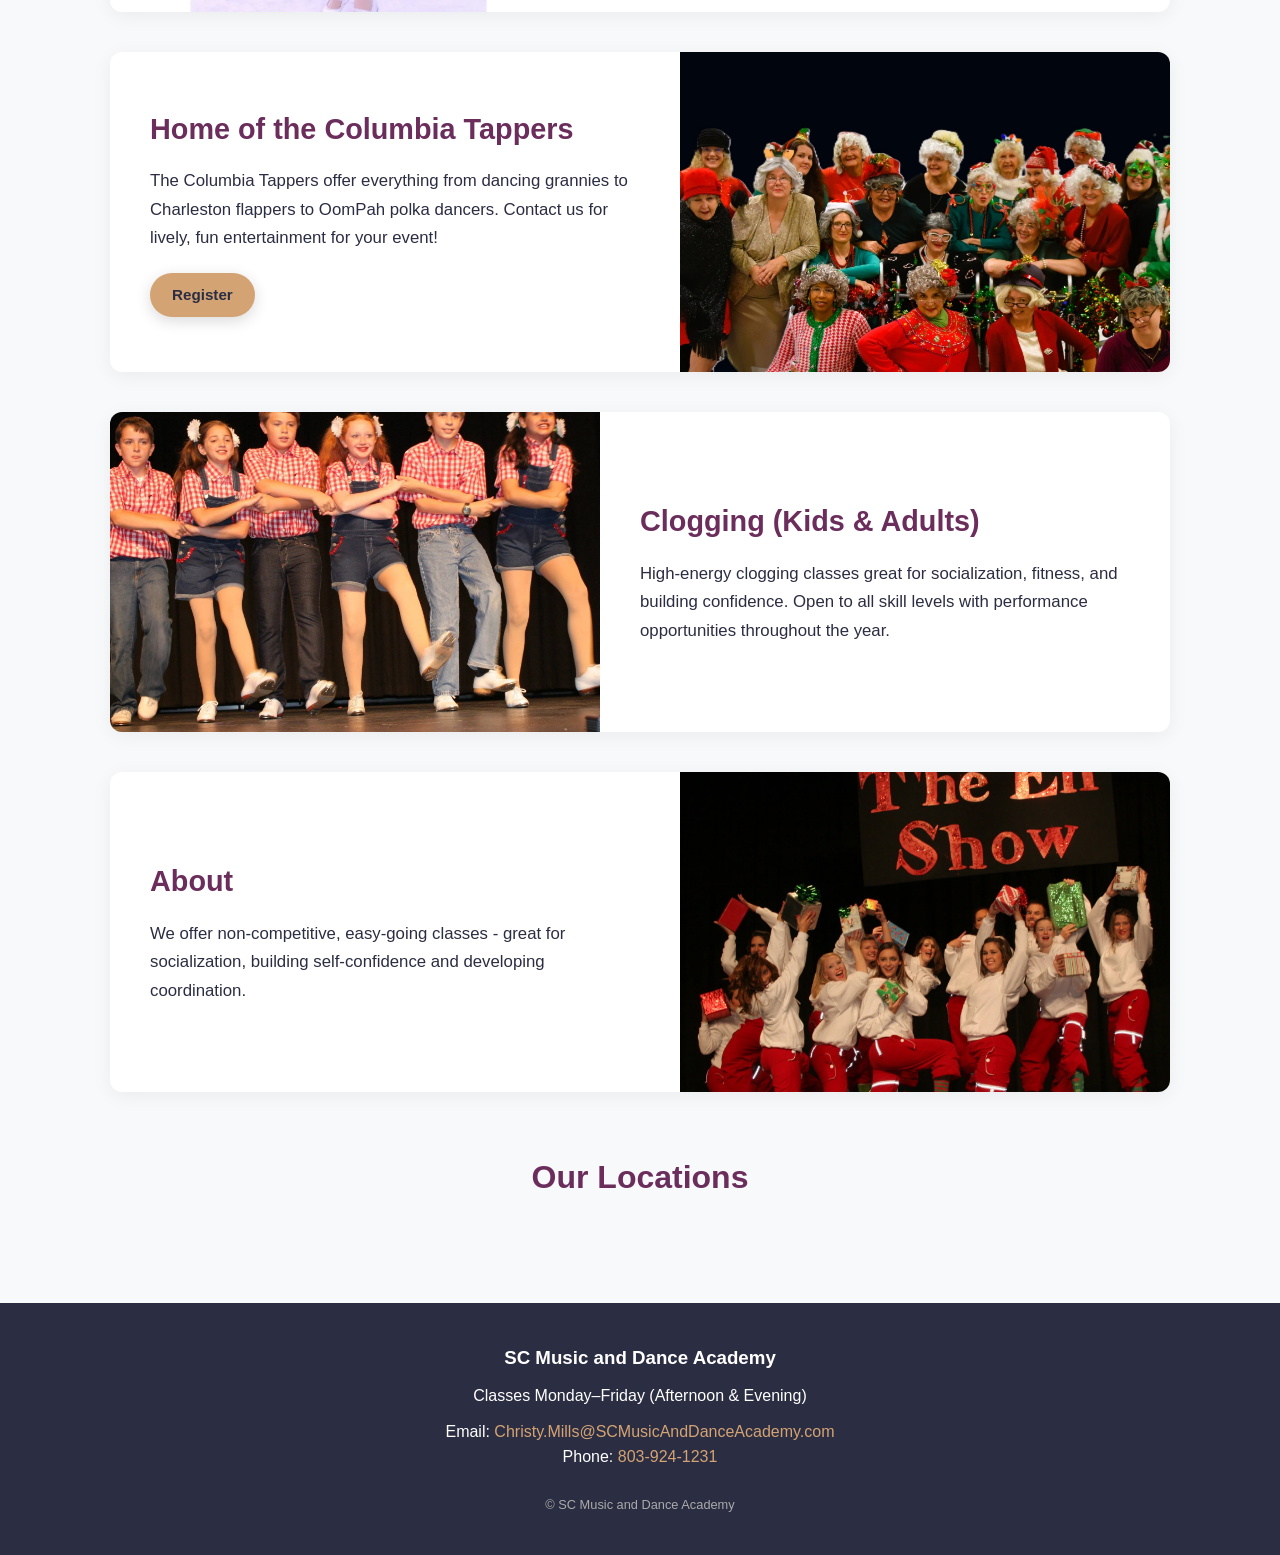
==== commit d51a8e63: "nav update, remove about" ====
--- a/index.html
+++ b/index.html
@@ -18,10 +18,9 @@
       <span id="header_text" class="logo-text"></span>
     </a>
     <nav>
-      <a href="index.html">Home</a>
-      <a href="index.html#about">About</a>
+      <a href="index.html" class="active">Home</a>
       <a href="index.html#classes">Classes & Groups</a>
-      <a href="forms.html">Forms & Downloads</a>
+      <a href="forms.html">Registration Forms & Links</a>
       <a href="index.html#locations">Locations</a>
       <a href="index.html#contact">Contact</a>
     </nav>
@@ -56,18 +55,11 @@
     </div>
   </div>
 
-  <!-- Studio Locations -->
+  <!-- Studio Locations (Dynamic Container) -->
   <div class="container" id="locations">
     <h2 class="section-title">Our Locations</h2>
-    <div class="grid">
-      <div class="location-card">
-        <h3>Columbia Location</h3>
-        <p>Town Theatre / The Unumb Center</p>
-      </div>
-      <div class="location-card">
-        <h3>Lexington Location</h3>
-        <p>Village Square Theatre</p>
-      </div>
+    <div class="grid" id="locations_container">
+      <!-- Rendered dynamically from content.json -->
     </div>
   </div>
 
@@ -82,7 +74,6 @@
 
   <!-- Script to load content dynamically & clean image paths -->
   <script>
-    // Helper function to clean image paths
     function cleanImagePath(path) {
       if (!path) return '';
       let cleanPath = path.trim();
@@ -134,7 +125,7 @@
         document.getElementById('about_text').innerHTML = data.about_text || '';
         document.getElementById('quote').innerText = data.quote || '';
 
-        // 4. Render Alternating Feature Cards (With Optional Buttons)
+        // 4. Render Alternating Feature Cards
         if (data.feature_cards && Array.isArray(data.feature_cards)) {
           const cardsContainer = document.getElementById('feature_cards_container');
           cardsContainer.innerHTML = data.feature_cards.map(card => `
@@ -151,7 +142,19 @@
           `).join('');
         }
 
-        // 5. Contact Links
+        // 5. Render Studio Locations
+        if (data.locations && Array.isArray(data.locations)) {
+          const locationsContainer = document.getElementById('locations_container');
+          locationsContainer.innerHTML = data.locations.map(loc => `
+            <div class="location-card">
+              <h3>${loc.title}</h3>
+              <p>${loc.address || ''}</p>
+              ${loc.map_url ? `<p style="margin-top: 15px;"><a href="${loc.map_url}" target="_blank" rel="noopener" class="btn card-btn" style="font-size:0.85rem; padding:8px 16px;">View on Map</a></p>` : ''}
+            </div>
+          `).join('');
+        }
+
+        // 6. Contact Links
         if (data.email) {
           const emailLink = document.getElementById('email_link');
           emailLink.innerText = data.email;
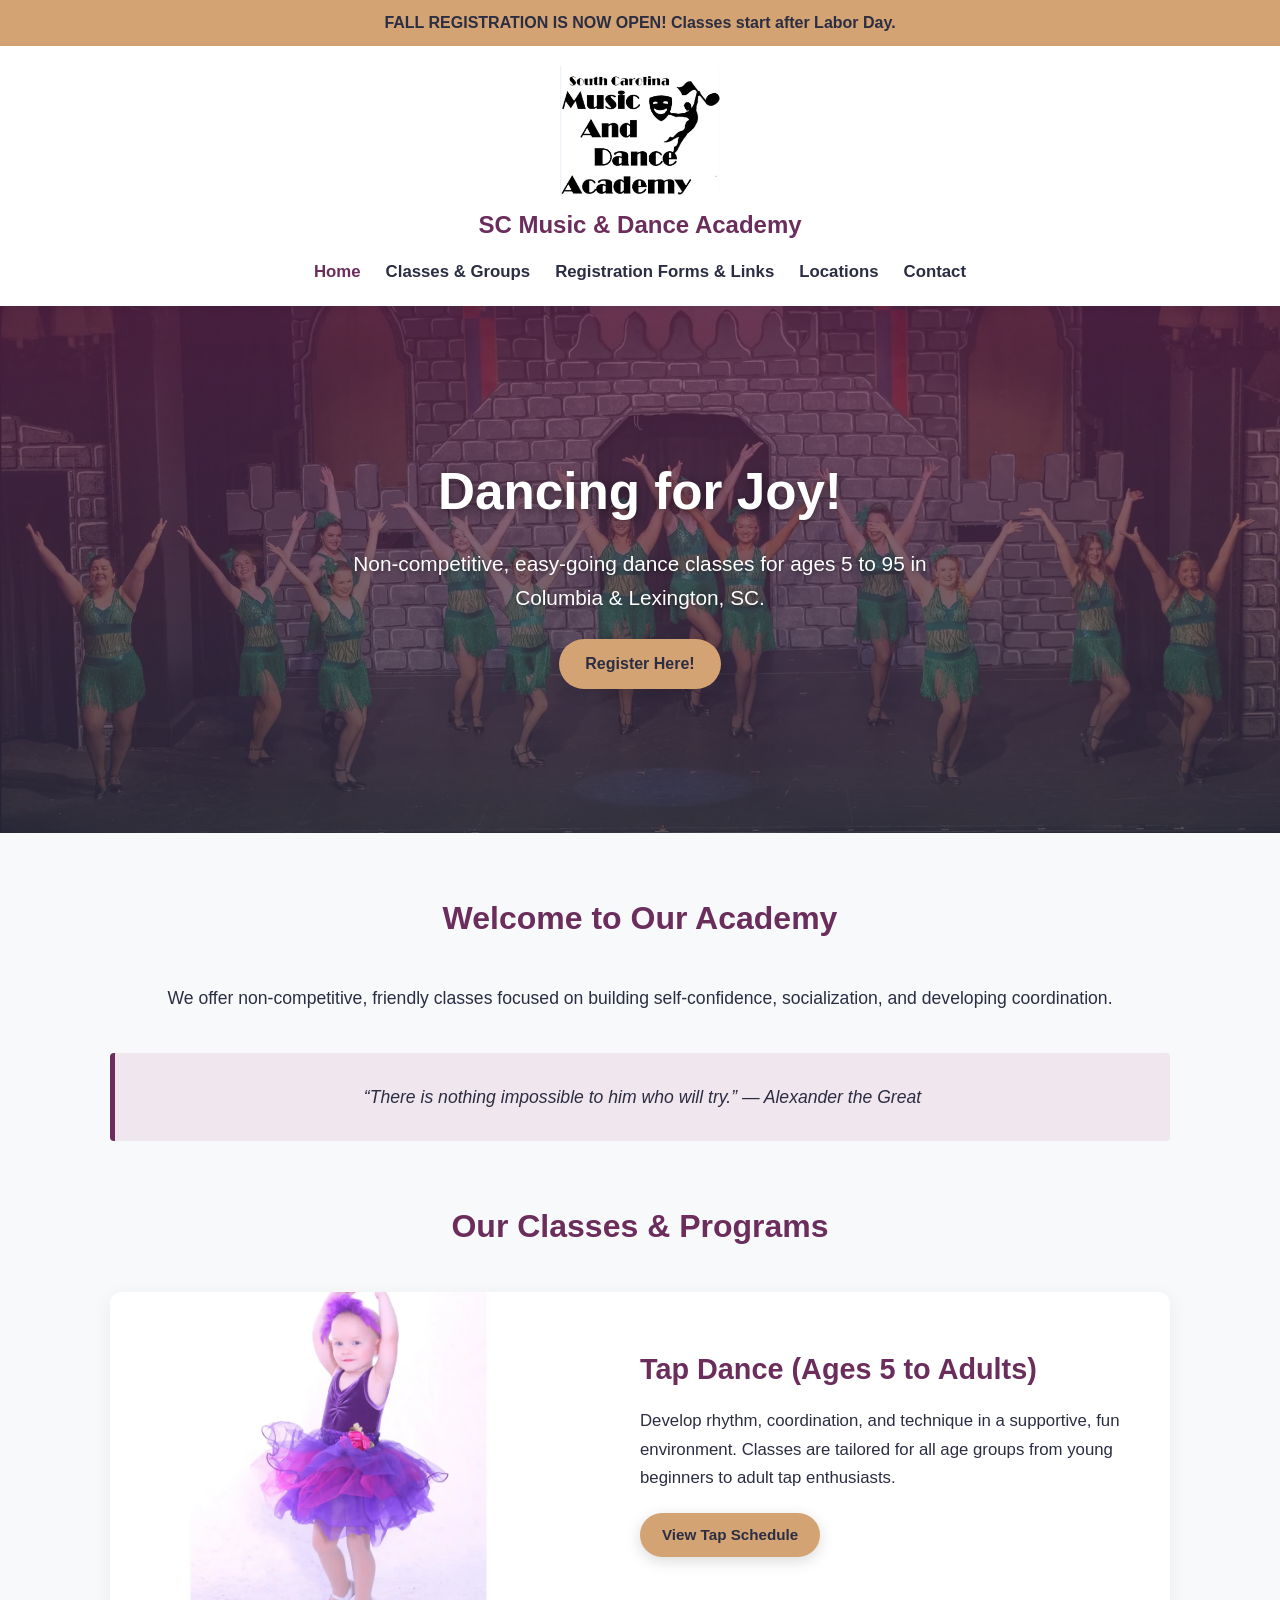
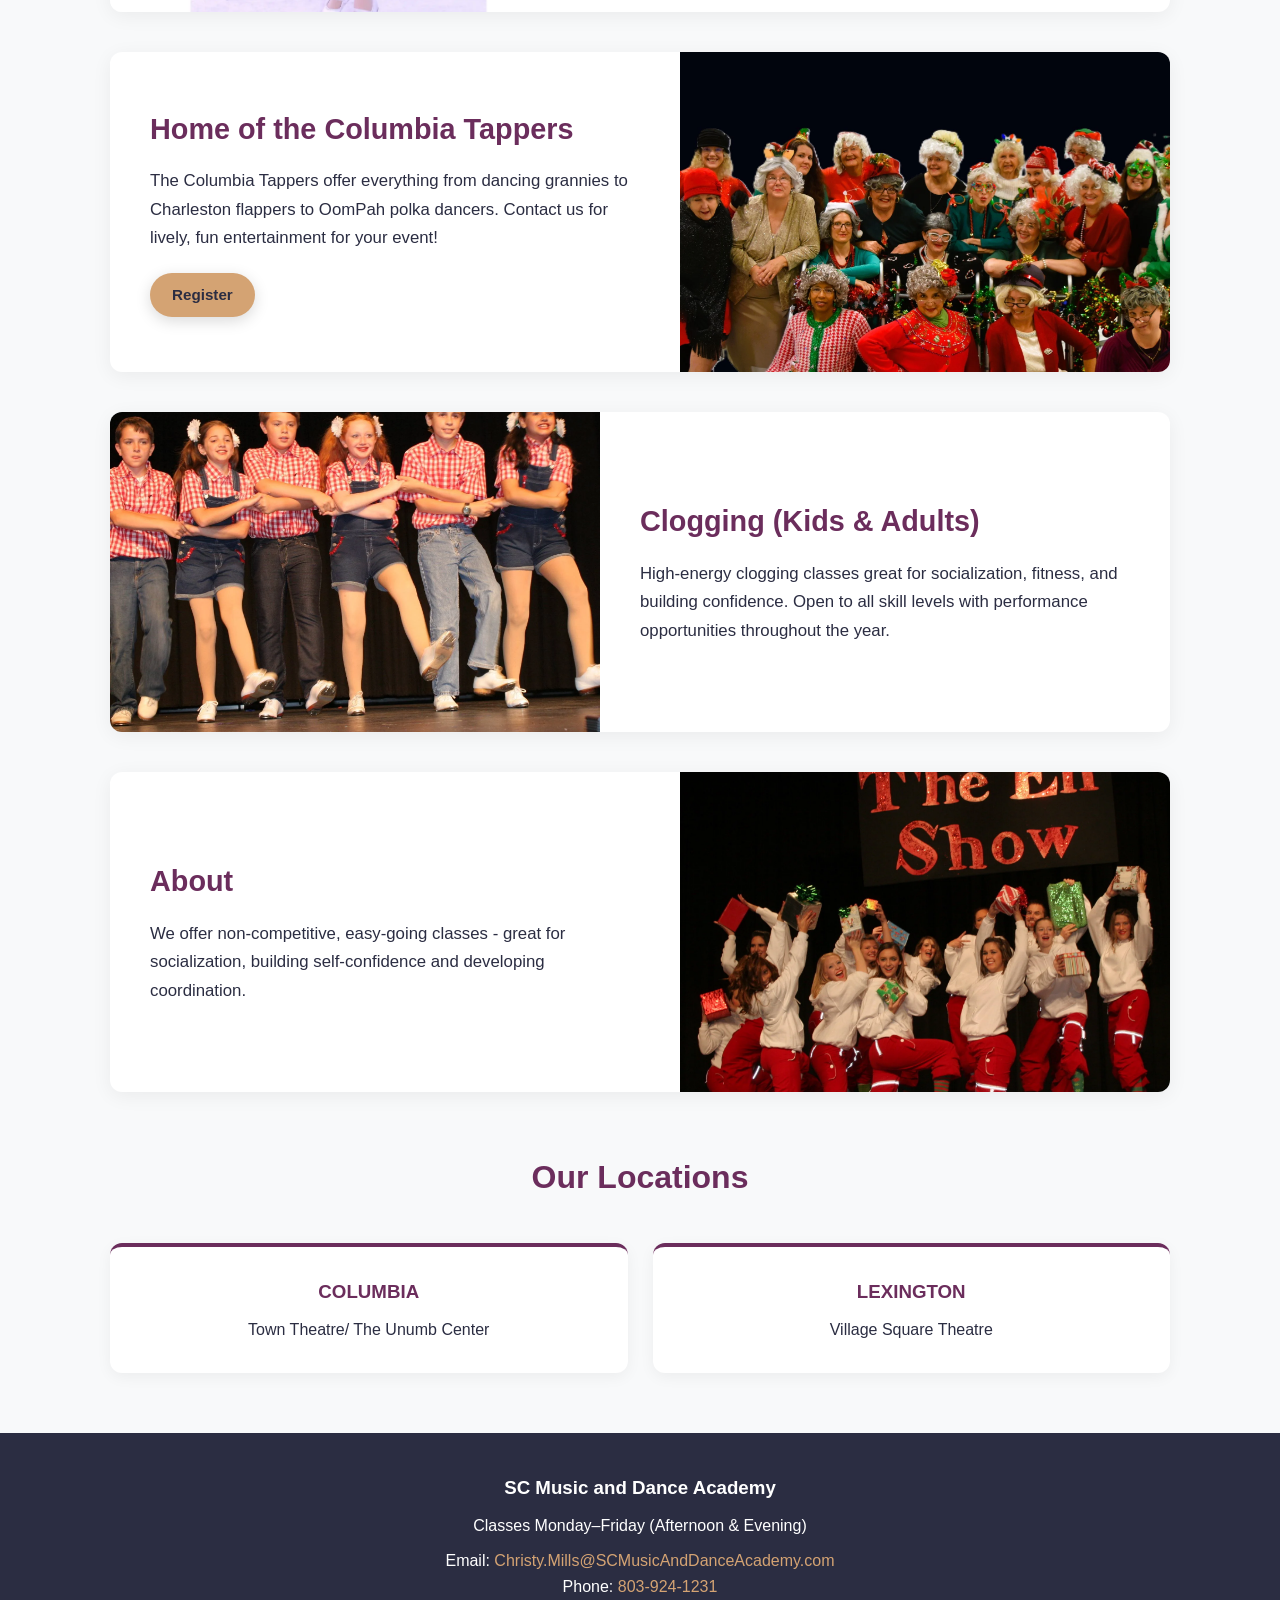
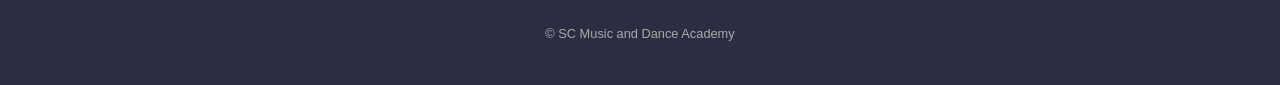
==== commit 6f2dbaea: "made about section editable" ====
--- a/index.html
+++ b/index.html
@@ -42,7 +42,7 @@
 
   <!-- About Section -->
   <div class="container" id="about">
-    <h2 class="section-title">Welcome to Our Academy</h2>
+    <h2 class="section-title" id="about_title">Welcome to Our Academy</h2>
     <div id="about_text" style="text-align: center; font-size: 1.1rem;"></div>
     <div class="quote-box" id="quote"></div>
   </div>
@@ -122,6 +122,9 @@
         }
 
         // 3. About & Quote
+        if (data.about_title) {
+          document.getElementById('about_title').innerText = data.about_title;
+        }
         document.getElementById('about_text').innerHTML = data.about_text || '';
         document.getElementById('quote').innerText = data.quote || '';
 
--- a/style.css
+++ b/style.css
@@ -324,25 +324,49 @@
 
 /* Mobile Responsiveness */
 @media (max-width: 768px) {
+  /* Ultra-compact sticky header on phones */
+  header {
+    padding: 8px 12px;
+    gap: 6px;
+  }
+
+  .logo-link {
+    gap: 4px;
+  }
+
   .logo-img {
-    max-height: 90px;
+    max-height: 45px; /* Reduced from 90px so it doesn't block the screen */
+  }
+
+  .logo-text {
+    font-size: 1.1rem;
   }
 
   nav {
-    gap: 15px;
-  }
-
+    gap: 8px 12px;
+  }
+
+  nav a {
+    font-size: 0.85rem;
+  }
+
+  .banner {
+    padding: 6px 12px;
+    font-size: 0.85rem;
+  }
+
+  /* Page content mobile tweaks */
   .hero {
-    min-height: 420px;
-    padding: 60px 15px;
+    min-height: 380px;
+    padding: 50px 15px;
   }
 
   .hero h1 {
-    font-size: 2.2rem;
+    font-size: 2rem;
   }
 
   .hero p {
-    font-size: 1.1rem;
+    font-size: 1rem;
   }
 
   .feature-card, 
@@ -353,11 +377,11 @@
   .feature-card-image {
     width: 100%;
     max-width: 100%;
-    height: 240px;
+    height: 220px;
   }
 
   .feature-card-content {
-    padding: 25px;
+    padding: 20px;
   }
 
   .form-card {
